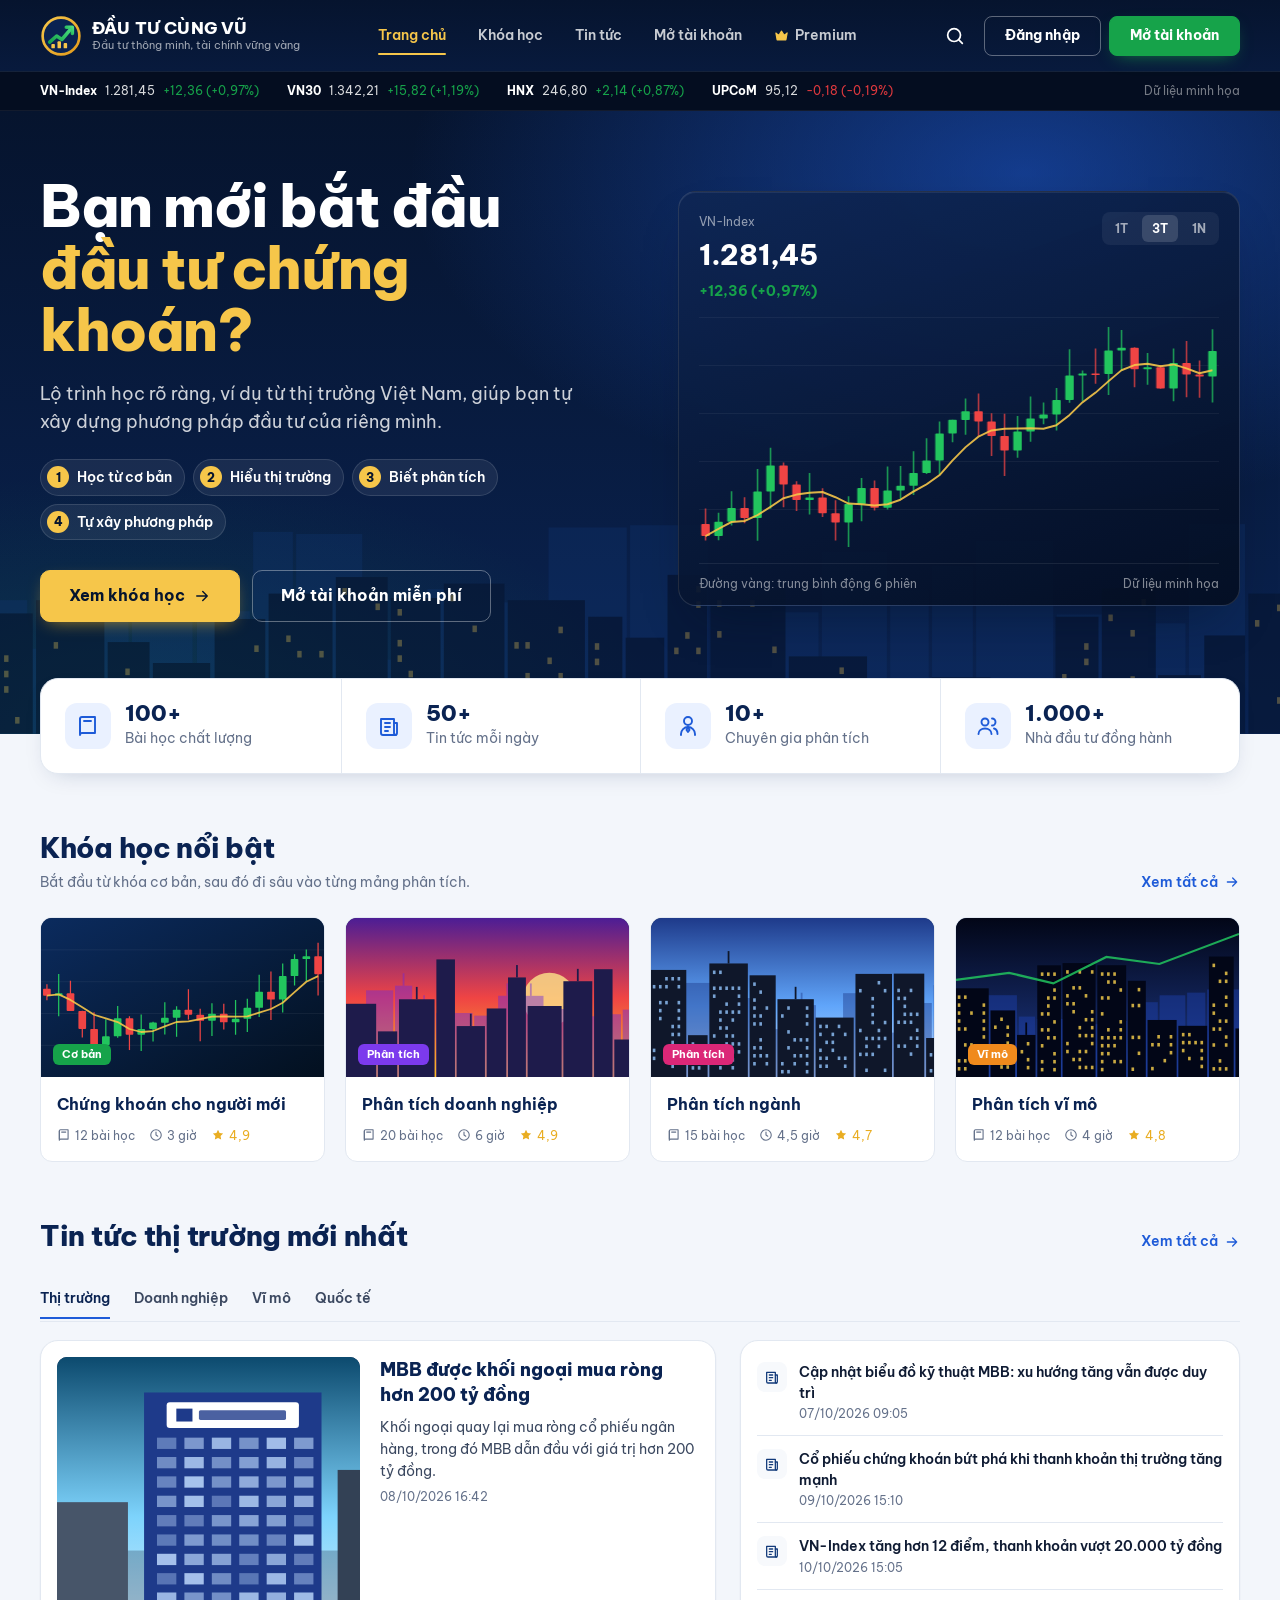
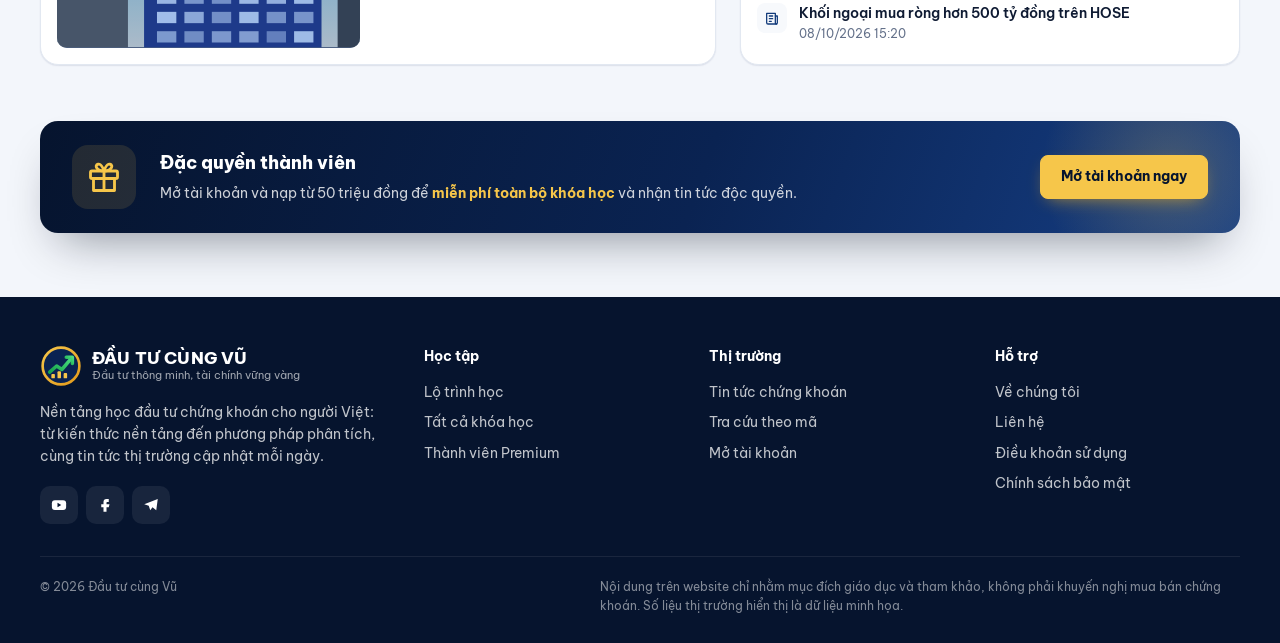
==== index.html @ fd2d99db "Initial commit: static HTML site" ====
<!doctype html>
<html lang="vi">
<head>
  <meta charset="utf-8">
  <meta name="viewport" content="width=device-width, initial-scale=1">
  <title>Đầu tư cùng Vũ | Học đầu tư chứng khoán từ con số 0</title>
  <meta name="description" content="Học đầu tư chứng khoán từ cơ bản đến nâng cao, đọc tin thị trường mỗi ngày và mở tài khoản chứng khoán nhanh chóng.">
  <meta name="theme-color" content="#06142e">
  <link rel="icon" href="assets/img/logo.svg" type="image/svg+xml">
  <link rel="preconnect" href="https://fonts.googleapis.com">
  <link rel="preconnect" href="https://fonts.gstatic.com" crossorigin>
  <link href="https://fonts.googleapis.com/css2?family=Be+Vietnam+Pro:wght@400;500;600;700;800&display=swap" rel="stylesheet">
  <link rel="stylesheet" href="assets/css/core.css">
  <link rel="stylesheet" href="assets/css/pages.css">
  <script src="assets/js/data.js" defer></script>
  <script src="assets/js/ui.js" defer></script>
  <script src="assets/js/pages/home.js" defer></script>
</head>
<body data-page="home">
  <a class="skip-link" href="#main">Bỏ qua tới nội dung chính</a>
  <header data-site-header class="site-header"></header>
  <div data-market-strip class="market-strip"></div>

  <main id="main">
    <!-- Hero -->
    <section class="hero" aria-labelledby="hero-title">
      <div class="hero-skyline" data-hero-skyline></div>
      <div class="container">
        <div>
          <h1 id="hero-title">Bạn mới bắt đầu <span>đầu tư chứng khoán?</span></h1>
          <p class="hero-lead">Lộ trình học rõ ràng, ví dụ từ thị trường Việt Nam, giúp bạn tự xây dựng phương pháp đầu tư của riêng mình.</p>
          <ol class="learn-path" aria-label="Lộ trình 4 bước">
            <li>Học từ cơ bản</li>
            <li>Hiểu thị trường</li>
            <li>Biết phân tích</li>
            <li>Tự xây phương pháp</li>
          </ol>
          <div class="hero-cta">
            <a class="btn btn--gold btn--lg" href="khoa-hoc.html">Xem khóa học <span data-icon="arrowRight"></span></a>
            <a class="btn btn--ghost-light btn--lg" href="mo-tai-khoan.html">Mở tài khoản miễn phí</a>
          </div>
        </div>

        <figure class="chart-card" aria-label="Biểu đồ VN-Index minh họa">
          <div class="chart-card-head">
            <div>
              <small>VN-Index</small>
              <strong class="num" data-hero-value>1.281,45</strong>
              <span class="chg num up" data-hero-change>+12,36 (+0,97%)</span>
            </div>
            <div class="tf" role="group" aria-label="Khung thời gian">
              <button type="button" aria-pressed="false" data-tf="1M">1T</button>
              <button type="button" aria-pressed="true" data-tf="3M">3T</button>
              <button type="button" aria-pressed="false" data-tf="1Y">1N</button>
            </div>
          </div>
          <div class="chart-canvas" data-hero-chart></div>
          <figcaption class="chart-card-foot"><span>Đường vàng: trung bình động 6 phiên</span><span>Dữ liệu minh họa</span></figcaption>
        </figure>
      </div>
    </section>

    <!-- Stats -->
    <section class="stats" aria-label="Con số nổi bật">
      <div class="container">
        <ul>
          <li><span class="ico" data-icon="book"></span><div><strong>100+</strong><span>Bài học chất lượng</span></div></li>
          <li><span class="ico" data-icon="newspaper"></span><div><strong>50+</strong><span>Tin tức mỗi ngày</span></div></li>
          <li><span class="ico" data-icon="expert"></span><div><strong>10+</strong><span>Chuyên gia phân tích</span></div></li>
          <li><span class="ico" data-icon="users"></span><div><strong>1.000+</strong><span>Nhà đầu tư đồng hành</span></div></li>
        </ul>
      </div>
    </section>

    <!-- Courses -->
    <section class="section" aria-labelledby="featured-title">
      <div class="container">
        <div class="section-head">
          <div>
            <h2 class="section-title" id="featured-title">Khóa học nổi bật</h2>
            <p class="section-sub">Bắt đầu từ khóa cơ bản, sau đó đi sâu vào từng mảng phân tích.</p>
          </div>
          <a class="link-more" href="khoa-hoc.html?tab=all">Xem tất cả <span data-icon="arrowRight"></span></a>
        </div>
        <div class="grid-courses grid-courses--scroll" data-featured-courses></div>
      </div>
    </section>

    <!-- News -->
    <section class="section" style="padding-top:0" aria-labelledby="news-title">
      <div class="container">
        <div class="section-head">
          <h2 class="section-title" id="news-title">Tin tức thị trường mới nhất</h2>
          <a class="link-more" href="tin-tuc.html">Xem tất cả <span data-icon="arrowRight"></span></a>
        </div>
        <div class="tabs tabs--line" role="tablist" aria-label="Chủ đề tin tức" data-home-news-tabs>
          <button class="tab" role="tab" aria-selected="true" aria-controls="home-news-panel" data-value="thi-truong">Thị trường</button>
          <button class="tab" role="tab" aria-selected="false" aria-controls="home-news-panel" data-value="doanh-nghiep">Doanh nghiệp</button>
          <button class="tab" role="tab" aria-selected="false" aria-controls="home-news-panel" data-value="vi-mo">Vĩ mô</button>
          <button class="tab" role="tab" aria-selected="false" aria-controls="home-news-panel" data-value="quoc-te">Quốc tế</button>
        </div>
        <div class="home-news" id="home-news-panel" role="tabpanel" data-home-news></div>
      </div>
    </section>

    <!-- Promo -->
    <section class="container" aria-label="Ưu đãi thành viên">
      <div class="promo">
        <span class="promo-icon" data-icon="gift"></span>
        <div>
          <h2>Đặc quyền thành viên</h2>
          <p>Mở tài khoản và nạp từ 50 triệu đồng để <strong>miễn phí toàn bộ khóa học</strong> và nhận tin tức độc quyền.</p>
        </div>
        <a class="btn btn--gold" href="mo-tai-khoan.html#dang-ky">Mở tài khoản ngay</a>
      </div>
    </section>
  </main>

  <footer data-site-footer></footer>
</body>
</html>
---- assets/css/core.css ----
/* =========================================================
   Đầu tư cùng Vũ — core styles (tokens, base, components)
   ========================================================= */

:root {
  /* Brand */
  --navy-950: #040d20;
  --navy-900: #06142e;
  --navy-800: #0a2352;
  --navy-700: #123a7a;
  --navy-600: #1b4f9e;
  --blue-500: #1e5bd8;
  --blue-50: #eaf1ff;
  --gold-400: #f6c64a;
  --gold-500: #e9ad22;
  --gold-50: #fff7e0;
  --green-500: #16a34a;
  --green-600: #11853c;
  --green-50: #e7f7ed;
  --red-500: #e0393e;
  --red-50: #fdecec;
  --violet-500: #7c3aed;
  --orange-500: #f08a1c;
  --pink-500: #db2777;

  /* Neutrals */
  --paper: #f3f6fb;
  --surface: #ffffff;
  --surface-2: #f7f9fc;
  --line: #e2e8f1;
  --line-strong: #cdd6e3;
  --text: #0f1b33;
  --text-2: #3b4860;
  --muted: #64718a;

  /* Type */
  --font: "Be Vietnam Pro", system-ui, -apple-system, "Segoe UI", Roboto, sans-serif;
  --fs-xs: 0.75rem;
  --fs-sm: 0.875rem;
  --fs-md: 1rem;
  --fs-lg: 1.125rem;
  --fs-xl: 1.375rem;
  --fs-2xl: 1.75rem;
  --fs-3xl: clamp(1.9rem, 1.2rem + 2.4vw, 2.75rem);
  --fs-4xl: clamp(2.2rem, 1.3rem + 3.4vw, 3.6rem);

  /* Shape */
  --r-sm: 8px;
  --r-md: 12px;
  --r-lg: 18px;
  --r-pill: 999px;
  --shadow-sm: 0 1px 2px rgba(10, 35, 82, 0.06), 0 1px 1px rgba(10, 35, 82, 0.04);
  --shadow-md: 0 8px 24px -12px rgba(10, 35, 82, 0.25);
  --shadow-lg: 0 24px 48px -20px rgba(4, 13, 32, 0.45);

  /* Layout */
  --container: 1200px;
  --gutter: 24px;
  --header-h: 72px;
  --ease: cubic-bezier(0.2, 0.7, 0.2, 1);
}

@media (max-width: 600px) {
  :root {
    --gutter: 16px;
    --header-h: 64px;
  }
}

/* ---------- Reset ---------- */
*,
*::before,
*::after {
  box-sizing: border-box;
}
html {
  -webkit-text-size-adjust: 100%;
  scroll-behavior: smooth;
  scroll-padding-top: calc(var(--header-h) + 16px);
}
body {
  margin: 0;
  font-family: var(--font);
  font-size: var(--fs-md);
  line-height: 1.6;
  color: var(--text);
  background: var(--paper);
  -webkit-font-smoothing: antialiased;
  text-rendering: optimizeLegibility;
  overflow-x: hidden;
}
img,
svg {
  display: block;
  max-width: 100%;
}
h1,
h2,
h3,
h4,
p,
ul,
ol,
figure {
  margin: 0;
}
ul,
ol {
  padding: 0;
  list-style: none;
}
a {
  color: inherit;
  text-decoration: none;
}
button,
input,
select,
textarea {
  font: inherit;
  color: inherit;
}
button {
  cursor: pointer;
  background: none;
  border: 0;
  padding: 0;
}
:focus-visible {
  outline: 3px solid var(--gold-400);
  outline-offset: 2px;
  border-radius: 6px;
}
[hidden] {
  display: none !important;
}
.sr-only {
  position: absolute;
  width: 1px;
  height: 1px;
  overflow: hidden;
  clip: rect(0 0 0 0);
  white-space: nowrap;
}
.skip-link {
  position: absolute;
  left: 16px;
  top: -60px;
  z-index: 100;
  padding: 10px 16px;
  background: var(--gold-400);
  color: var(--navy-900);
  font-weight: 700;
  border-radius: var(--r-sm);
  transition: top 0.2s;
}
.skip-link:focus {
  top: 12px;
}

/* ---------- Layout helpers ---------- */
.container {
  width: 100%;
  max-width: calc(var(--container) + var(--gutter) * 2);
  margin-inline: auto;
  padding-inline: var(--gutter);
}
.section {
  padding-block: 56px;
}
.section--tight {
  padding-block: 32px;
}
.section-head {
  display: flex;
  align-items: flex-end;
  justify-content: space-between;
  gap: 16px;
  margin-bottom: 24px;
}
.section-title {
  font-size: var(--fs-2xl);
  line-height: 1.25;
  font-weight: 800;
  color: var(--navy-800);
  letter-spacing: -0.01em;
}
.section-sub {
  margin-top: 6px;
  color: var(--muted);
  font-size: var(--fs-sm);
}
.link-more {
  display: inline-flex;
  align-items: center;
  gap: 6px;
  flex-shrink: 0;
  font-size: var(--fs-sm);
  font-weight: 600;
  color: var(--blue-500);
}
.link-more svg {
  width: 16px;
  height: 16px;
  transition: transform 0.2s var(--ease);
}
.link-more:hover svg {
  transform: translateX(3px);
}
.num {
  font-variant-numeric: tabular-nums;
}
.up {
  color: var(--green-500);
}
.down {
  color: var(--red-500);
}
.flat {
  color: var(--gold-500);
}

/* ---------- Buttons ---------- */
.btn {
  --btn-bg: var(--surface);
  --btn-fg: var(--navy-800);
  --btn-bd: var(--line-strong);
  display: inline-flex;
  align-items: center;
  justify-content: center;
  gap: 8px;
  min-height: 44px;
  padding: 10px 20px;
  border-radius: var(--r-sm);
  border: 1px solid var(--btn-bd);
  background: var(--btn-bg);
  color: var(--btn-fg);
  font-weight: 700;
  font-size: var(--fs-sm);
  line-height: 1.2;
  white-space: nowrap;
  transition: background-color 0.18s, border-color 0.18s, color 0.18s, transform 0.18s var(--ease), box-shadow 0.18s;
}
.btn svg {
  width: 18px;
  height: 18px;
  flex-shrink: 0;
}
.btn:hover {
  transform: translateY(-1px);
}
.btn:active {
  transform: translateY(0);
}
.btn--lg {
  min-height: 52px;
  padding: 14px 28px;
  font-size: var(--fs-md);
  border-radius: 10px;
}
.btn--sm {
  min-height: 36px;
  padding: 8px 14px;
  font-size: var(--fs-xs);
}
.btn--block {
  width: 100%;
}
.btn--gold {
  --btn-bg: var(--gold-400);
  --btn-fg: var(--navy-900);
  --btn-bd: var(--gold-400);
  box-shadow: 0 6px 18px -8px rgba(233, 173, 34, 0.8);
}
.btn--gold:hover {
  --btn-bg: #ffd463;
}
.btn--green {
  --btn-bg: var(--green-500);
  --btn-fg: #fff;
  --btn-bd: var(--green-500);
  box-shadow: 0 6px 18px -8px rgba(22, 163, 74, 0.8);
}
.btn--green:hover {
  --btn-bg: var(--green-600);
  --btn-bd: var(--green-600);
}
.btn--navy {
  --btn-bg: var(--navy-800);
  --btn-fg: #fff;
  --btn-bd: var(--navy-800);
}
.btn--navy:hover {
  --btn-bg: var(--navy-700);
}
.btn--ghost-light {
  --btn-bg: transparent;
  --btn-fg: #fff;
  --btn-bd: rgba(255, 255, 255, 0.35);
}
.btn--ghost-light:hover {
  --btn-bg: rgba(255, 255, 255, 0.08);
  --btn-bd: rgba(255, 255, 255, 0.6);
}
.btn--outline {
  --btn-bg: transparent;
  --btn-fg: var(--blue-500);
  --btn-bd: #b9cdf5;
}
.btn--outline:hover {
  --btn-bg: var(--blue-50);
}
.btn[aria-pressed="true"].btn--outline {
  --btn-bg: var(--blue-500);
  --btn-fg: #fff;
  --btn-bd: var(--blue-500);
}
.icon-btn {
  display: inline-grid;
  place-items: center;
  width: 42px;
  height: 42px;
  border-radius: 10px;
  color: inherit;
  transition: background-color 0.18s;
}
.icon-btn:hover {
  background: rgba(255, 255, 255, 0.1);
}
.icon-btn svg {
  width: 22px;
  height: 22px;
}

/* ---------- Badges / chips ---------- */
.badge {
  display: inline-flex;
  align-items: center;
  gap: 4px;
  padding: 3px 9px;
  border-radius: 6px;
  font-size: 0.6875rem;
  font-weight: 700;
  line-height: 1.4;
  color: #fff;
  background: var(--navy-700);
}
.badge--green { background: var(--green-500); }
.badge--violet { background: var(--violet-500); }
.badge--pink { background: var(--pink-500); }
.badge--orange { background: var(--orange-500); }
.badge--blue { background: var(--blue-500); }
.badge--soft {
  background: var(--blue-50);
  color: var(--blue-500);
}
.badge--gold {
  background: var(--gold-50);
  color: #9a6b00;
}
.ticker-tag {
  display: inline-block;
  padding: 1px 7px;
  margin-right: 4px;
  border-radius: 5px;
  background: var(--blue-50);
  color: var(--blue-500);
  font-weight: 800;
  font-size: 0.85em;
  vertical-align: 1px;
}

/* ---------- Tabs (pill style) ---------- */
.tabs {
  display: flex;
  gap: 6px;
  overflow-x: auto;
  scrollbar-width: none;
  padding-bottom: 2px;
}
.tabs::-webkit-scrollbar {
  display: none;
}
.tab {
  flex-shrink: 0;
  padding: 8px 16px;
  border-radius: var(--r-pill);
  font-size: var(--fs-sm);
  font-weight: 600;
  color: var(--text-2);
  background: var(--surface);
  border: 1px solid var(--line);
  transition: background-color 0.18s, color 0.18s, border-color 0.18s;
}
.tab:hover {
  border-color: var(--line-strong);
  color: var(--navy-800);
}
.tab[aria-selected="true"] {
  background: var(--navy-800);
  border-color: var(--navy-800);
  color: #fff;
}
/* underline variant */
.tabs--line {
  gap: 24px;
  border-bottom: 1px solid var(--line);
}
.tabs--line .tab {
  padding: 10px 0;
  border: 0;
  border-radius: 0;
  background: none;
  box-shadow: inset 0 -2px 0 transparent;
}
.tabs--line .tab[aria-selected="true"] {
  background: none;
  color: var(--navy-800);
  box-shadow: inset 0 -2px 0 var(--blue-500);
}

/* ---------- Panels ---------- */
.panel {
  background: var(--surface);
  border: 1px solid var(--line);
  border-radius: var(--r-lg);
  box-shadow: var(--shadow-sm);
}
.panel-pad {
  padding: 24px;
}
@media (max-width: 600px) {
  .panel-pad {
    padding: 18px;
  }
}

/* ---------- Form controls ---------- */
.field {
  display: grid;
  gap: 6px;
}
.field label {
  font-size: var(--fs-sm);
  font-weight: 600;
  color: var(--text-2);
}
.input {
  width: 100%;
  min-height: 46px;
  padding: 10px 14px;
  border: 1px solid var(--line-strong);
  border-radius: 10px;
  background: var(--surface);
  font-size: var(--fs-md);
  transition: border-color 0.18s, box-shadow 0.18s;
}
.input::placeholder {
  color: #93a0b5;
}
.input:focus {
  outline: none;
  border-color: var(--blue-500);
  box-shadow: 0 0 0 4px rgba(30, 91, 216, 0.15);
}
.input[aria-invalid="true"] {
  border-color: var(--red-500);
}
.field-error {
  font-size: var(--fs-xs);
  color: var(--red-500);
  min-height: 1em;
}
.search-box {
  position: relative;
}
.search-box svg {
  position: absolute;
  left: 14px;
  top: 50%;
  width: 18px;
  height: 18px;
  transform: translateY(-50%);
  color: var(--muted);
  pointer-events: none;
}
.search-box .input {
  padding-left: 42px;
}

/* ---------- Header ---------- */
.site-header {
  position: sticky;
  top: 0;
  z-index: 50;
  height: var(--header-h);
  background: linear-gradient(180deg, var(--navy-900), #081a3d);
  color: #fff;
  border-bottom: 1px solid rgba(255, 255, 255, 0.06);
}
.site-header .container {
  display: flex;
  align-items: center;
  gap: 24px;
  height: 100%;
}
.brand {
  display: flex;
  align-items: center;
  gap: 10px;
  flex-shrink: 0;
}
.brand img {
  width: 42px;
  height: 42px;
}
.brand-name {
  display: block;
  font-weight: 800;
  font-size: 1.0625rem;
  letter-spacing: 0.01em;
  line-height: 1.15;
}
.brand-tag {
  display: block;
  font-size: 0.6875rem;
  color: rgba(255, 255, 255, 0.62);
  line-height: 1.3;
}
.main-nav {
  flex: 1;
  display: flex;
  justify-content: center;
}
.main-nav ul {
  display: flex;
  gap: 4px;
}
.main-nav a {
  position: relative;
  display: block;
  padding: 10px 14px;
  font-size: var(--fs-sm);
  font-weight: 600;
  color: rgba(255, 255, 255, 0.78);
  border-radius: 8px;
  transition: color 0.18s, background-color 0.18s;
}
.main-nav a:hover {
  color: #fff;
  background: rgba(255, 255, 255, 0.06);
}
.main-nav a[aria-current="page"] {
  color: var(--gold-400);
}
.main-nav a[aria-current="page"]::after {
  content: "";
  position: absolute;
  left: 14px;
  right: 14px;
  bottom: 2px;
  height: 2px;
  border-radius: 2px;
  background: var(--gold-400);
}
.main-nav .nav-premium {
  display: inline-flex;
  align-items: center;
  gap: 6px;
}
.main-nav .nav-premium svg {
  width: 15px;
  height: 15px;
  color: var(--gold-400);
}
.header-actions {
  display: flex;
  align-items: center;
  gap: 8px;
  flex-shrink: 0;
}
.header-actions .btn {
  min-height: 40px;
}
.user-chip {
  position: relative;
}
.user-chip > button {
  display: flex;
  align-items: center;
  gap: 10px;
  padding: 4px 10px 4px 4px;
  border-radius: var(--r-pill);
  color: #fff;
  font-weight: 600;
  font-size: var(--fs-sm);
  transition: background-color 0.18s;
}
.user-chip > button:hover {
  background: rgba(255, 255, 255, 0.08);
}
.user-chip svg {
  width: 16px;
  height: 16px;
}
.avatar {
  display: grid;
  place-items: center;
  width: 34px;
  height: 34px;
  border-radius: 50%;
  background: linear-gradient(135deg, var(--gold-400), var(--orange-500));
  color: var(--navy-900);
  font-weight: 800;
  font-size: var(--fs-sm);
  flex-shrink: 0;
}
.dropdown {
  position: absolute;
  right: 0;
  top: calc(100% + 8px);
  min-width: 220px;
  padding: 8px;
  background: var(--surface);
  color: var(--text);
  border-radius: var(--r-md);
  box-shadow: var(--shadow-lg);
  border: 1px solid var(--line);
}
.dropdown a,
.dropdown button {
  display: flex;
  align-items: center;
  gap: 10px;
  width: 100%;
  padding: 10px 12px;
  border-radius: 8px;
  font-size: var(--fs-sm);
  font-weight: 500;
  text-align: left;
}
.dropdown a:hover,
.dropdown button:hover {
  background: var(--surface-2);
}
.dropdown svg {
  width: 18px;
  height: 18px;
  color: var(--muted);
}
.dropdown hr {
  margin: 6px 0;
  border: 0;
  border-top: 1px solid var(--line);
}
.nav-toggle {
  display: none;
}

/* Mobile drawer */
.drawer {
  position: fixed;
  inset: 0;
  z-index: 80;
  display: flex;
  justify-content: flex-end;
  background: rgba(4, 13, 32, 0.55);
  opacity: 0;
  visibility: hidden;
  transition: opacity 0.25s, visibility 0.25s;
}
.drawer.is-open {
  opacity: 1;
  visibility: visible;
}
.drawer-panel {
  display: flex;
  flex-direction: column;
  width: min(340px, 88vw);
  height: 100%;
  padding: 20px;
  background: var(--navy-900);
  color: #fff;
  transform: translateX(100%);
  transition: transform 0.3s var(--ease);
  overflow-y: auto;
}
.drawer.is-open .drawer-panel {
  transform: translateX(0);
}
.drawer-head {
  display: flex;
  justify-content: space-between;
  align-items: center;
  margin-bottom: 20px;
}
.drawer nav a {
  display: flex;
  align-items: center;
  justify-content: space-between;
  padding: 14px 4px;
  border-bottom: 1px solid rgba(255, 255, 255, 0.08);
  font-weight: 600;
  color: rgba(255, 255, 255, 0.85);
}
.drawer nav a[aria-current="page"] {
  color: var(--gold-400);
}
.drawer-actions {
  display: grid;
  gap: 10px;
  margin-top: 24px;
}

@media (max-width: 1080px) {
  .main-nav a {
    padding: 10px 10px;
  }
  .main-nav a[aria-current="page"]::after {
    left: 10px;
    right: 10px;
  }
  .brand-tag {
    display: none;
  }
}
@media (max-width: 920px) {
  .main-nav,
  .header-actions .hide-mobile {
    display: none;
  }
  .site-header .container {
    justify-content: space-between;
  }
  .nav-toggle {
    display: inline-grid;
  }
}
@media (max-width: 420px) {
  .header-actions .btn--green {
    display: none;
  }
}

/* ---------- Market strip ---------- */
.market-strip {
  background: var(--navy-950);
  color: rgba(255, 255, 255, 0.85);
  font-size: var(--fs-xs);
  border-bottom: 1px solid rgba(255, 255, 255, 0.06);
}
.market-strip .container {
  display: flex;
  align-items: center;
  gap: 28px;
  min-height: 38px;
  overflow-x: auto;
  scrollbar-width: none;
}
.market-strip .container::-webkit-scrollbar {
  display: none;
}
.market-strip .mk {
  display: flex;
  gap: 8px;
  flex-shrink: 0;
  white-space: nowrap;
}
.market-strip .mk b {
  color: #fff;
  font-weight: 700;
}
.market-strip .demo-note {
  margin-left: auto;
  flex-shrink: 0;
  color: rgba(255, 255, 255, 0.45);
}

/* ---------- Page banner (inner pages) ---------- */
.page-banner {
  position: relative;
  overflow: hidden;
  color: #fff;
  background: radial-gradient(120% 140% at 85% 20%, #1d58b8 0%, var(--navy-800) 45%, var(--navy-900) 100%);
}
.page-banner .container {
  position: relative;
  z-index: 1;
  display: flex;
  align-items: center;
  justify-content: space-between;
  gap: 32px;
  min-height: 210px;
  padding-block: 40px;
}
.page-banner h1 {
  font-size: var(--fs-3xl);
  font-weight: 800;
  line-height: 1.15;
  letter-spacing: -0.015em;
}
.page-banner p {
  margin-top: 10px;
  max-width: 56ch;
  color: rgba(255, 255, 255, 0.78);
  font-size: var(--fs-lg);
}
.page-banner .banner-art {
  position: absolute;
  inset: 0;
  z-index: 0;
  pointer-events: none;
}
.page-banner .banner-art svg {
  width: 100%;
  height: 100%;
}

/* ---------- Cards ---------- */
.course-card {
  display: flex;
  flex-direction: column;
  overflow: hidden;
  background: var(--surface);
  border: 1px solid var(--line);
  border-radius: var(--r-md);
  transition: border-color 0.2s, box-shadow 0.2s, transform 0.2s var(--ease);
}
.course-card:hover {
  border-color: var(--line-strong);
  box-shadow: var(--shadow-md);
  transform: translateY(-2px);
}
.course-thumb {
  position: relative;
  aspect-ratio: 16 / 9;
  background: var(--navy-800);
}
.course-thumb svg {
  width: 100%;
  height: 100%;
}
.course-thumb .badge {
  position: absolute;
  left: 12px;
  bottom: 12px;
}
.course-body {
  display: flex;
  flex-direction: column;
  flex: 1;
  gap: 10px;
  padding: 16px;
}
.course-body h3 {
  font-size: var(--fs-md);
  font-weight: 700;
  line-height: 1.4;
  color: var(--navy-800);
}
.course-body h3 a::after {
  content: "";
  position: absolute;
  inset: 0;
}
.course-card {
  position: relative;
}
.course-meta {
  display: flex;
  align-items: center;
  gap: 14px;
  margin-top: auto;
  font-size: var(--fs-xs);
  color: var(--muted);
}
.course-meta span {
  display: inline-flex;
  align-items: center;
  gap: 4px;
}
.course-meta svg {
  width: 14px;
  height: 14px;
}
.course-meta .star {
  color: var(--gold-500);
}
.grid-courses {
  display: grid;
  grid-template-columns: repeat(4, minmax(0, 1fr));
  gap: 20px;
}
@media (max-width: 1024px) {
  .grid-courses {
    grid-template-columns: repeat(2, minmax(0, 1fr));
  }
}
@media (max-width: 520px) {
  .grid-courses {
    grid-template-columns: 1fr;
  }
}

/* News row */
.news-item {
  position: relative;
  display: grid;
  grid-template-columns: 180px 1fr;
  gap: 20px;
  padding: 16px;
  border-radius: var(--r-md);
  transition: background-color 0.18s;
}
.news-item:hover {
  background: var(--surface-2);
}
.news-thumb {
  aspect-ratio: 4 / 3;
  border-radius: 10px;
  overflow: hidden;
  background: var(--navy-800);
}
.news-thumb svg {
  width: 100%;
  height: 100%;
}
.news-item h3 {
  font-size: var(--fs-md);
  font-weight: 700;
  line-height: 1.45;
  color: var(--navy-800);
}
.news-item h3 a::after {
  content: "";
  position: absolute;
  inset: 0;
}
.news-item:hover h3 {
  color: var(--blue-500);
}
.news-date {
  margin-top: 4px;
  font-size: var(--fs-xs);
  color: var(--muted);
}
.news-excerpt {
  margin-top: 8px;
  font-size: var(--fs-sm);
  color: var(--text-2);
  display: -webkit-box;
  -webkit-line-clamp: 2;
  -webkit-box-orient: vertical;
  overflow: hidden;
}
@media (max-width: 600px) {
  .news-item {
    grid-template-columns: 104px 1fr;
    gap: 14px;
    padding: 12px 0;
  }
  .news-excerpt {
    display: none;
  }
  .news-item h3 {
    font-size: var(--fs-sm);
  }
}

/* ---------- Promo banner ---------- */
.promo {
  position: relative;
  overflow: hidden;
  display: grid;
  grid-template-columns: auto 1fr auto;
  align-items: center;
  gap: 24px;
  padding: 24px 32px;
  border-radius: var(--r-lg);
  color: #fff;
  background: linear-gradient(110deg, var(--navy-900) 0%, var(--navy-800) 55%, #163f86 100%);
  box-shadow: var(--shadow-lg);
}
.promo::after {
  content: "";
  position: absolute;
  right: -60px;
  top: -80px;
  width: 260px;
  height: 260px;
  border-radius: 50%;
  background: radial-gradient(circle, rgba(246, 198, 74, 0.22), transparent 70%);
  pointer-events: none;
}
.promo-icon {
  display: grid;
  place-items: center;
  width: 64px;
  height: 64px;
  border-radius: 16px;
  background: rgba(246, 198, 74, 0.12);
  color: var(--gold-400);
}
.promo-icon svg {
  width: 36px;
  height: 36px;
}
.promo h2,
.promo h3 {
  font-size: var(--fs-lg);
  font-weight: 800;
}
.promo p {
  margin-top: 4px;
  color: rgba(255, 255, 255, 0.8);
  font-size: var(--fs-sm);
}
.promo p strong {
  color: var(--gold-400);
}
.promo .btn {
  position: relative;
  z-index: 1;
}
@media (max-width: 760px) {
  .promo {
    grid-template-columns: auto 1fr;
    padding: 20px;
  }
  .promo .btn {
    grid-column: 1 / -1;
  }
  .promo-icon {
    width: 52px;
    height: 52px;
  }
}

/* ---------- Footer ---------- */
.site-footer {
  margin-top: 64px;
  color: rgba(255, 255, 255, 0.75);
  background: var(--navy-900);
  font-size: var(--fs-sm);
}
.footer-top {
  display: grid;
  grid-template-columns: 1.4fr repeat(3, 1fr);
  gap: 40px;
  padding-block: 48px 32px;
}
.footer-top h2 {
  margin-bottom: 14px;
  color: #fff;
  font-size: var(--fs-sm);
  font-weight: 700;
}
.footer-top li + li {
  margin-top: 8px;
}
.footer-top a:hover {
  color: var(--gold-400);
}
.footer-about p {
  margin-top: 14px;
  max-width: 40ch;
}
.socials {
  display: flex;
  gap: 8px;
  margin-top: 18px;
}
.socials a {
  display: grid;
  place-items: center;
  width: 38px;
  height: 38px;
  border-radius: 10px;
  background: rgba(255, 255, 255, 0.07);
  color: #fff;
  transition: background-color 0.18s, color 0.18s;
}
.socials a:hover {
  background: var(--gold-400);
  color: var(--navy-900);
}
.socials svg {
  width: 18px;
  height: 18px;
}
.footer-bottom {
  display: flex;
  flex-wrap: wrap;
  justify-content: space-between;
  gap: 12px;
  padding-block: 20px 28px;
  border-top: 1px solid rgba(255, 255, 255, 0.08);
  font-size: var(--fs-xs);
  color: rgba(255, 255, 255, 0.5);
}
.footer-bottom p {
  max-width: 80ch;
}
@media (max-width: 860px) {
  .footer-top {
    grid-template-columns: 1fr 1fr;
  }
  .footer-about {
    grid-column: 1 / -1;
  }
}

/* ---------- Modal ---------- */
.modal {
  position: fixed;
  inset: 0;
  z-index: 90;
  display: grid;
  place-items: center;
  padding: 16px;
  background: rgba(4, 13, 32, 0.6);
  backdrop-filter: blur(3px);
  opacity: 0;
  visibility: hidden;
  transition: opacity 0.2s, visibility 0.2s;
}
.modal.is-open {
  opacity: 1;
  visibility: visible;
}
.modal-card {
  position: relative;
  width: min(420px, 100%);
  padding: 28px;
  background: var(--surface);
  border-radius: var(--r-lg);
  box-shadow: var(--shadow-lg);
  transform: translateY(12px) scale(0.98);
  transition: transform 0.25s var(--ease);
}
.modal.is-open .modal-card {
  transform: none;
}
.modal-card h2 {
  font-size: var(--fs-xl);
  font-weight: 800;
  color: var(--navy-800);
}
.modal-card > p {
  margin-top: 6px;
  color: var(--muted);
  font-size: var(--fs-sm);
}
.modal-close {
  position: absolute;
  top: 14px;
  right: 14px;
  color: var(--muted);
}
.modal-close:hover {
  background: var(--surface-2);
}
.modal form {
  display: grid;
  gap: 14px;
  margin-top: 20px;
}
.modal .hint {
  font-size: var(--fs-xs);
  color: var(--muted);
  text-align: center;
}

/* ---------- Toast ---------- */
.toast-region {
  position: fixed;
  left: 50%;
  bottom: 24px;
  z-index: 95;
  display: grid;
  gap: 8px;
  transform: translateX(-50%);
  width: min(420px, calc(100% - 32px));
}
.toast {
  display: flex;
  align-items: center;
  gap: 10px;
  padding: 12px 16px;
  border-radius: var(--r-md);
  background: var(--navy-900);
  color: #fff;
  font-size: var(--fs-sm);
  box-shadow: var(--shadow-lg);
  animation: toast-in 0.3s var(--ease);
}
.toast svg {
  width: 18px;
  height: 18px;
  color: var(--green-500);
  flex-shrink: 0;
}
@keyframes toast-in {
  from {
    opacity: 0;
    transform: translateY(10px);
  }
}

/* ---------- Disclaimer ---------- */
.data-note {
  display: inline-flex;
  align-items: center;
  gap: 6px;
  font-size: var(--fs-xs);
  color: var(--muted);
}
.data-note svg {
  width: 14px;
  height: 14px;
}

/* ---------- Motion preferences ---------- */
@media (prefers-reduced-motion: reduce) {
  *,
  *::before,
  *::after {
    animation-duration: 0.01ms !important;
    animation-iteration-count: 1 !important;
    transition-duration: 0.01ms !important;
    scroll-behavior: auto !important;
  }
}
---- assets/css/pages.css ----
/* =========================================================
   Page-specific styles
   ========================================================= */

/* =================== 1. HOME =================== */
.hero {
  position: relative;
  overflow: hidden;
  color: #fff;
  background:
    radial-gradient(80% 90% at 80% 10%, rgba(30, 91, 216, 0.55), transparent 60%),
    radial-gradient(60% 60% at 10% 100%, rgba(22, 163, 74, 0.18), transparent 70%),
    linear-gradient(180deg, var(--navy-900), var(--navy-800));
}
.hero-skyline {
  position: absolute;
  inset: auto 0 0 0;
  height: 46%;
  opacity: 0.55;
  pointer-events: none;
}
.hero-skyline svg {
  width: 100%;
  height: 100%;
}
.hero .container {
  position: relative;
  display: grid;
  grid-template-columns: 1.05fr 1fr;
  align-items: center;
  gap: 48px;
  padding-block: 64px 112px;
}
.hero h1 {
  font-size: var(--fs-4xl);
  font-weight: 800;
  line-height: 1.08;
  letter-spacing: -0.025em;
}
.hero h1 span {
  display: block;
  color: var(--gold-400);
}
.hero-lead {
  margin-top: 18px;
  max-width: 46ch;
  font-size: var(--fs-lg);
  color: rgba(255, 255, 255, 0.8);
}
.learn-path {
  display: flex;
  flex-wrap: wrap;
  gap: 8px;
  margin-top: 22px;
  counter-reset: lp;
}
.learn-path li {
  counter-increment: lp;
  display: flex;
  align-items: center;
  gap: 8px;
  padding: 6px 12px 6px 6px;
  border-radius: var(--r-pill);
  background: rgba(255, 255, 255, 0.07);
  border: 1px solid rgba(255, 255, 255, 0.12);
  font-size: var(--fs-sm);
  font-weight: 600;
}
.learn-path li::before {
  content: counter(lp);
  display: grid;
  place-items: center;
  width: 22px;
  height: 22px;
  border-radius: 50%;
  background: var(--gold-400);
  color: var(--navy-900);
  font-size: 0.75rem;
  font-weight: 800;
}
.hero-cta {
  display: flex;
  flex-wrap: wrap;
  gap: 12px;
  margin-top: 30px;
}

.chart-card {
  position: relative;
  padding: 20px 20px 12px;
  border-radius: var(--r-lg);
  background: linear-gradient(160deg, rgba(14, 38, 84, 0.9), rgba(4, 13, 32, 0.92));
  border: 1px solid rgba(255, 255, 255, 0.12);
  box-shadow: var(--shadow-lg), inset 0 1px 0 rgba(255, 255, 255, 0.08);
}
.chart-card-head {
  display: flex;
  justify-content: space-between;
  align-items: flex-start;
  gap: 12px;
}
.chart-card-head small {
  display: block;
  font-size: var(--fs-xs);
  color: rgba(255, 255, 255, 0.55);
}
.chart-card-head strong {
  display: block;
  margin-top: 2px;
  font-size: var(--fs-2xl);
  font-weight: 800;
  letter-spacing: -0.01em;
}
.chart-card-head .chg {
  font-size: var(--fs-sm);
  font-weight: 700;
}
.chart-card .tf {
  display: flex;
  gap: 4px;
  padding: 3px;
  border-radius: 8px;
  background: rgba(255, 255, 255, 0.06);
}
.chart-card .tf button {
  padding: 4px 10px;
  border-radius: 6px;
  font-size: var(--fs-xs);
  font-weight: 700;
  color: rgba(255, 255, 255, 0.6);
}
.chart-card .tf button[aria-pressed="true"] {
  background: rgba(255, 255, 255, 0.14);
  color: #fff;
}
.chart-canvas {
  height: 240px;
  margin-top: 14px;
  background-image: linear-gradient(rgba(255, 255, 255, 0.05) 1px, transparent 1px);
  background-size: 100% 48px;
}
.chart-canvas svg {
  width: 100%;
  height: 100%;
}
.chart-canvas .cdl {
  animation: cdl-in 0.5s var(--ease) both;
  transform-box: fill-box;
  transform-origin: bottom;
}
.chart-canvas .ma-line {
  stroke-dasharray: 2000;
  stroke-dashoffset: 2000;
  animation: ma-draw 1.6s 0.5s var(--ease) forwards;
}
@keyframes cdl-in {
  from {
    opacity: 0;
    transform: scaleY(0.2);
  }
}
@keyframes ma-draw {
  to {
    stroke-dashoffset: 0;
  }
}
.chart-card-foot {
  display: flex;
  justify-content: space-between;
  padding-top: 10px;
  margin-top: 6px;
  border-top: 1px solid rgba(255, 255, 255, 0.08);
  font-size: var(--fs-xs);
  color: rgba(255, 255, 255, 0.5);
}

.stats {
  position: relative;
  z-index: 2;
  margin-top: -56px;
}
.stats ul {
  display: grid;
  grid-template-columns: repeat(4, 1fr);
  background: var(--surface);
  border: 1px solid var(--line);
  border-radius: var(--r-lg);
  box-shadow: var(--shadow-md);
}
.stats li {
  display: flex;
  align-items: center;
  gap: 14px;
  padding: 22px 24px;
}
.stats li + li {
  border-left: 1px solid var(--line);
}
.stats .ico {
  display: grid;
  place-items: center;
  width: 46px;
  height: 46px;
  border-radius: 12px;
  background: var(--blue-50);
  color: var(--blue-500);
  flex-shrink: 0;
}
.stats .ico svg {
  width: 24px;
  height: 24px;
}
.stats strong {
  display: block;
  font-size: var(--fs-xl);
  font-weight: 800;
  line-height: 1.1;
  color: var(--navy-800);
}
.stats span {
  font-size: var(--fs-sm);
  color: var(--muted);
}

.home-news {
  display: grid;
  grid-template-columns: 1.35fr 1fr;
  gap: 24px;
  margin-top: 18px;
}
.news-feature {
  position: relative;
  display: grid;
  grid-template-columns: 1fr 1.05fr;
  gap: 20px;
  padding: 16px;
}
.news-feature .news-thumb {
  aspect-ratio: auto;
  min-height: 180px;
  height: 100%;
}
.news-feature h3 {
  font-size: var(--fs-lg);
  font-weight: 800;
  line-height: 1.4;
  color: var(--navy-800);
}
.news-feature h3 a::after {
  content: "";
  position: absolute;
  inset: 0;
}
.news-feature:hover h3 {
  color: var(--blue-500);
}
.news-feature .news-excerpt {
  -webkit-line-clamp: 3;
  display: -webkit-box;
}
.headline-list {
  padding: 8px 16px;
}
.headline-list li a {
  display: flex;
  gap: 12px;
  padding: 13px 0;
  font-size: var(--fs-sm);
  font-weight: 600;
  line-height: 1.45;
  color: var(--text);
}
.headline-list li + li a {
  border-top: 1px solid var(--line);
}
.headline-list li a:hover {
  color: var(--blue-500);
}
.headline-list .hl-ico {
  flex-shrink: 0;
  display: grid;
  place-items: center;
  width: 30px;
  height: 30px;
  border-radius: 8px;
  background: var(--surface-2);
  color: var(--navy-700);
}
.headline-list .hl-ico svg {
  width: 16px;
  height: 16px;
}
.headline-list time {
  display: block;
  margin-top: 2px;
  font-size: var(--fs-xs);
  font-weight: 400;
  color: var(--muted);
}

@media (max-width: 1024px) {
  .hero .container {
    grid-template-columns: 1fr;
    gap: 36px;
    padding-block: 48px 104px;
  }
  .home-news {
    grid-template-columns: 1fr;
  }
}
@media (max-width: 760px) {
  .stats ul {
    grid-template-columns: 1fr 1fr;
  }
  .stats li:nth-child(3) {
    border-left: 0;
  }
  .stats li:nth-child(n + 3) {
    border-top: 1px solid var(--line);
  }
  .stats li {
    padding: 16px;
    gap: 10px;
  }
  .stats .ico {
    width: 38px;
    height: 38px;
  }
  .news-feature {
    grid-template-columns: 1fr;
  }
  .news-feature .news-thumb {
    aspect-ratio: 16 / 9;
    min-height: 0;
  }
  .chart-canvas {
    height: 190px;
  }
}

/* =================== 2. COURSES =================== */
.courses-toolbar {
  display: flex;
  justify-content: space-between;
  align-items: center;
  gap: 16px;
  flex-wrap: wrap;
  margin-bottom: 24px;
}
.courses-toolbar .tab {
  padding: 10px 22px;
}
.courses-toolbar .search-box {
  width: min(320px, 100%);
}
.path-layout {
  display: grid;
  grid-template-columns: 300px 1fr;
  gap: 24px;
  align-items: start;
}
.path-nav h2 {
  padding: 4px 8px 14px;
  font-size: var(--fs-lg);
  font-weight: 800;
  color: var(--navy-800);
}
.path-nav ol {
  position: relative;
  display: grid;
  gap: 4px;
}
.path-nav ol::before {
  content: "";
  position: absolute;
  left: 33px;
  top: 30px;
  bottom: 30px;
  width: 2px;
  background: var(--line);
}
.path-step {
  position: relative;
  display: flex;
  align-items: center;
  gap: 14px;
  width: 100%;
  padding: 12px;
  border-radius: var(--r-md);
  text-align: left;
  transition: background-color 0.18s;
}
.path-step:hover {
  background: var(--surface-2);
}
.path-step[aria-current="step"] {
  background: var(--blue-50);
  box-shadow: inset 3px 0 0 var(--blue-500);
}
.path-step .dot {
  position: relative;
  z-index: 1;
  display: grid;
  place-items: center;
  width: 44px;
  height: 44px;
  border-radius: 50%;
  color: #fff;
  font-weight: 800;
  font-size: var(--fs-sm);
  flex-shrink: 0;
  box-shadow: 0 0 0 4px var(--surface);
}
.path-step[aria-current="step"] .dot {
  box-shadow: 0 0 0 4px var(--blue-50);
}
.path-step b {
  display: block;
  font-size: var(--fs-sm);
  color: var(--navy-800);
}
.path-step small {
  color: var(--muted);
  font-size: var(--fs-xs);
}
.path-step .mini-bar {
  display: block;
  width: 120px;
  height: 4px;
  margin-top: 6px;
  border-radius: 4px;
  background: var(--line);
  overflow: hidden;
}
.path-step .mini-bar i {
  display: block;
  height: 100%;
  background: var(--green-500);
}

.level-head {
  display: flex;
  justify-content: space-between;
  align-items: flex-start;
  gap: 20px;
}
.level-head h2 {
  font-size: var(--fs-xl);
  font-weight: 800;
  color: var(--navy-800);
}
.level-head p {
  margin-top: 6px;
  max-width: 60ch;
  color: var(--text-2);
}
.progress {
  display: flex;
  align-items: center;
  gap: 14px;
  margin-top: 18px;
}
.progress-track {
  flex: 1;
  height: 10px;
  border-radius: 10px;
  background: var(--line);
  overflow: hidden;
}
.progress-track i {
  display: block;
  height: 100%;
  border-radius: inherit;
  background: linear-gradient(90deg, var(--green-500), #4ade80);
  transition: width 0.6s var(--ease);
}
.progress-label {
  font-size: var(--fs-sm);
  font-weight: 700;
  color: var(--text-2);
  white-space: nowrap;
}
.lesson-list {
  margin-top: 20px;
  border-top: 1px solid var(--line);
}
.lesson {
  display: grid;
  grid-template-columns: 36px 1fr auto 28px;
  align-items: center;
  gap: 14px;
  padding: 14px 6px;
  border-bottom: 1px solid var(--line);
}
.lesson-no {
  display: grid;
  place-items: center;
  width: 32px;
  height: 32px;
  border-radius: 50%;
  font-size: var(--fs-sm);
  font-weight: 800;
  background: var(--surface-2);
  color: var(--muted);
  border: 1px solid var(--line);
}
.lesson.is-done .lesson-no {
  background: var(--green-50);
  border-color: transparent;
  color: var(--green-500);
}
.lesson.is-current .lesson-no {
  background: var(--blue-500);
  border-color: transparent;
  color: #fff;
}
.lesson-no svg {
  width: 16px;
  height: 16px;
}
.lesson-title {
  font-weight: 600;
  color: var(--text);
}
.lesson.is-locked .lesson-title {
  color: var(--muted);
}
.lesson.is-current .lesson-title {
  color: var(--blue-500);
}
.lesson-time {
  font-size: var(--fs-xs);
  color: var(--muted);
  white-space: nowrap;
}
.lesson-state {
  display: grid;
  place-items: center;
}
.lesson-state svg {
  width: 20px;
  height: 20px;
}
.lesson.is-done .lesson-state {
  color: var(--green-500);
}
.lesson.is-locked .lesson-state {
  color: #9aa6ba;
}
.lesson.is-current .lesson-state {
  color: var(--blue-500);
}
.lesson button.lesson-title {
  text-align: left;
}
.lesson button.lesson-title:hover {
  text-decoration: underline;
}
.lesson-more {
  margin-top: 12px;
  font-size: var(--fs-sm);
  font-weight: 600;
  color: var(--blue-500);
}
.unlock-note {
  display: grid;
  grid-template-columns: auto 1fr auto;
  align-items: center;
  gap: 16px;
  margin-top: 24px;
  padding: 16px 18px;
  border-radius: var(--r-md);
  background: linear-gradient(90deg, var(--blue-50), #f4f8ff);
  border: 1px solid #d6e3ff;
  font-size: var(--fs-sm);
  color: var(--text-2);
}
.unlock-note > svg {
  width: 28px;
  height: 28px;
  color: var(--blue-500);
}
.unlock-note strong {
  color: var(--navy-800);
}
.empty-state {
  display: grid;
  justify-items: center;
  gap: 12px;
  padding: 56px 24px;
  text-align: center;
}
.empty-state > svg {
  width: 48px;
  height: 48px;
  color: var(--line-strong);
}
.empty-state h3 {
  font-size: var(--fs-lg);
  color: var(--navy-800);
}
.empty-state p {
  max-width: 46ch;
  color: var(--muted);
}
.mine-list {
  display: grid;
  gap: 14px;
}
.mine-item {
  display: grid;
  grid-template-columns: 140px 1fr auto;
  align-items: center;
  gap: 20px;
  padding: 14px;
}
.mine-item .course-thumb {
  border-radius: 10px;
  overflow: hidden;
}
.mine-item h3 {
  font-size: var(--fs-md);
  color: var(--navy-800);
}
.mine-item .progress {
  margin-top: 10px;
}
.books-art {
  position: relative;
  z-index: 1;
  flex-shrink: 0;
  width: 280px;
}
@media (max-width: 960px) {
  .path-layout {
    grid-template-columns: 1fr;
  }
  .path-nav ol {
    display: flex;
    overflow-x: auto;
    gap: 8px;
    padding-bottom: 6px;
    scroll-snap-type: x mandatory;
  }
  .path-nav ol::before {
    display: none;
  }
  .path-nav li {
    scroll-snap-align: start;
  }
  .path-step {
    width: max-content;
    border: 1px solid var(--line);
  }
  .path-step .mini-bar {
    width: 90px;
  }
  .books-art {
    display: none;
  }
}
@media (max-width: 600px) {
  .level-head {
    flex-direction: column;
  }
  .lesson {
    grid-template-columns: 32px 1fr 24px;
  }
  .lesson-time {
    display: none;
  }
  .unlock-note {
    grid-template-columns: auto 1fr;
  }
  .unlock-note .btn {
    grid-column: 1 / -1;
  }
  .mine-item {
    grid-template-columns: 96px 1fr;
  }
  .mine-item .btn {
    grid-column: 1 / -1;
  }
}

/* =================== 3. NEWS =================== */
.news-banner-search {
  position: relative;
  width: min(380px, 100%);
  flex-shrink: 0;
}
.news-banner-search .input {
  min-height: 52px;
  border: 0;
  box-shadow: var(--shadow-lg);
  font-weight: 600;
}
.suggest {
  position: absolute;
  top: calc(100% + 6px);
  left: 0;
  right: 0;
  z-index: 10;
  padding: 6px;
  background: var(--surface);
  color: var(--text);
  border-radius: var(--r-md);
  box-shadow: var(--shadow-lg);
  border: 1px solid var(--line);
}
.suggest button {
  display: flex;
  justify-content: space-between;
  gap: 12px;
  width: 100%;
  padding: 10px 12px;
  border-radius: 8px;
  text-align: left;
  font-size: var(--fs-sm);
}
.suggest button:hover,
.suggest button[aria-selected="true"] {
  background: var(--surface-2);
}
.suggest b {
  color: var(--navy-800);
}
.suggest span {
  color: var(--muted);
  overflow: hidden;
  text-overflow: ellipsis;
  white-space: nowrap;
}
.suggest .none {
  padding: 10px 12px;
  font-size: var(--fs-sm);
  color: var(--muted);
}
.news-layout {
  display: grid;
  grid-template-columns: 260px 1fr;
  gap: 24px;
  align-items: start;
}
.ticker-side {
  position: sticky;
  top: calc(var(--header-h) + 16px);
  padding: 18px 12px;
}
.ticker-side h2 {
  padding: 0 8px 12px;
  font-size: var(--fs-md);
  font-weight: 800;
  color: var(--navy-800);
}
.ticker-side .search-box {
  margin: 0 4px 10px;
}
.ticker-side .input {
  min-height: 40px;
  font-size: var(--fs-sm);
}
.ticker-list {
  max-height: 60vh;
  overflow-y: auto;
}
.ticker-list button {
  display: grid;
  grid-template-columns: 1fr auto;
  align-items: center;
  gap: 8px;
  width: 100%;
  padding: 10px 12px;
  border-radius: 10px;
  text-align: left;
  font-size: var(--fs-sm);
  transition: background-color 0.18s;
}
.ticker-list button:hover {
  background: var(--surface-2);
}
.ticker-list button[aria-pressed="true"] {
  background: var(--blue-50);
}
.ticker-list b {
  display: flex;
  align-items: center;
  gap: 8px;
  color: var(--navy-800);
}
.ticker-list b i {
  width: 8px;
  height: 8px;
  border-radius: 2px;
}
.ticker-list .cnt {
  min-width: 34px;
  padding: 1px 8px;
  border-radius: var(--r-pill);
  background: var(--surface-2);
  font-size: var(--fs-xs);
  font-weight: 700;
  color: var(--muted);
  text-align: center;
}
.ticker-list button[aria-pressed="true"] .cnt {
  background: var(--blue-500);
  color: #fff;
}
.ticker-list .chg {
  grid-column: 1;
  margin-top: -6px;
  padding-left: 16px;
  font-size: var(--fs-xs);
  font-weight: 600;
}

.news-head {
  display: flex;
  justify-content: space-between;
  align-items: center;
  gap: 16px;
  margin-bottom: 16px;
}
.news-head h2 {
  font-size: var(--fs-xl);
  font-weight: 800;
  color: var(--navy-800);
}
.quote-card {
  display: grid;
  grid-template-columns: auto 1fr 1.2fr;
  align-items: center;
  gap: 18px;
  padding: 18px 20px;
  margin-bottom: 20px;
}
.quote-logo {
  display: grid;
  place-items: center;
  width: 60px;
  height: 60px;
  border-radius: 14px;
  color: #fff;
  font-weight: 800;
  font-size: var(--fs-md);
  letter-spacing: 0.02em;
}
.quote-card h3 {
  font-size: var(--fs-md);
  font-weight: 800;
  color: var(--navy-800);
}
.quote-card .co {
  font-size: var(--fs-xs);
  color: var(--muted);
}
.quote-price {
  display: flex;
  align-items: baseline;
  gap: 10px;
  margin-top: 4px;
}
.quote-price strong {
  font-size: var(--fs-xl);
  font-weight: 800;
}
.quote-price span {
  font-size: var(--fs-sm);
  font-weight: 700;
}
.quote-spark {
  height: 64px;
}
.quote-spark svg {
  width: 100%;
  height: 100%;
}
.news-cats {
  margin-bottom: 8px;
}
.news-list {
  display: grid;
}
.news-list .news-item + .news-item {
  border-top: 1px solid var(--line);
  border-radius: 0;
}
.news-list .news-item .badge {
  margin-top: 8px;
}
.load-more {
  display: flex;
  justify-content: center;
  padding-top: 16px;
  border-top: 1px solid var(--line);
}
@media (max-width: 960px) {
  .news-layout {
    grid-template-columns: 1fr;
  }
  .ticker-side {
    position: static;
    padding: 12px;
  }
  .ticker-side h2,
  .ticker-side .search-box {
    display: none;
  }
  .ticker-list {
    display: flex;
    gap: 6px;
    max-height: none;
    overflow-x: auto;
  }
  .ticker-list li {
    flex-shrink: 0;
  }
  .ticker-list button {
    grid-template-columns: auto auto;
    padding: 8px 12px;
    border: 1px solid var(--line);
  }
  .ticker-list .chg {
    display: none;
  }
}
@media (max-width: 760px) {
  .page-banner--news .container {
    flex-direction: column;
    align-items: stretch;
  }
  .news-banner-search {
    width: 100%;
  }
  .quote-card {
    grid-template-columns: auto 1fr;
  }
  .quote-spark {
    grid-column: 1 / -1;
  }
}

/* =================== 4. OPEN ACCOUNT =================== */
.acc-hero {
  position: relative;
  overflow: hidden;
  background:
    radial-gradient(60% 80% at 85% 30%, rgba(30, 91, 216, 0.14), transparent 70%),
    linear-gradient(180deg, #eef4ff, var(--paper));
}
.acc-hero .container {
  display: grid;
  grid-template-columns: 1.1fr 1fr;
  align-items: center;
  gap: 40px;
  padding-block: 56px;
}
.acc-hero h1 {
  font-size: var(--fs-3xl);
  font-weight: 800;
  line-height: 1.15;
  color: var(--navy-800);
  letter-spacing: -0.015em;
}
.acc-hero .sub {
  margin-top: 6px;
  font-size: var(--fs-xl);
  font-weight: 700;
  color: var(--navy-700);
}
.checklist {
  display: grid;
  gap: 12px;
  margin-top: 24px;
}
.checklist li {
  display: flex;
  align-items: center;
  gap: 12px;
  font-size: var(--fs-lg);
  color: var(--text-2);
}
.checklist svg {
  width: 26px;
  height: 26px;
  padding: 4px;
  border-radius: 50%;
  background: var(--green-500);
  color: #fff;
  flex-shrink: 0;
}
.acc-hero .btn {
  margin-top: 28px;
}

/* phone mockup */
.phone-stage {
  position: relative;
  display: grid;
  place-items: center;
  min-height: 420px;
}
.phone-card-bg {
  position: absolute;
  width: 230px;
  height: 300px;
  right: 6%;
  top: 40px;
  border-radius: 24px;
  background: linear-gradient(140deg, var(--navy-600), var(--navy-800));
  transform: rotate(12deg);
  box-shadow: var(--shadow-lg);
}
.phone {
  position: relative;
  width: 230px;
  height: 440px;
  padding: 12px;
  border-radius: 38px;
  background: #0b1220;
  box-shadow: var(--shadow-lg), inset 0 0 0 2px #2a3550;
  transform: rotate(-6deg);
}
.phone-screen {
  height: 100%;
  overflow: hidden;
  border-radius: 28px;
  background: #fff;
  padding: 26px 14px 14px;
  font-size: 10px;
}
.phone-screen .ps-head {
  display: flex;
  justify-content: space-between;
  font-weight: 800;
  color: var(--navy-800);
  font-size: 11px;
}
.phone-screen .ps-bal {
  margin-top: 10px;
  padding: 10px;
  border-radius: 12px;
  background: var(--navy-800);
  color: #fff;
}
.phone-screen .ps-bal small {
  opacity: 0.7;
}
.phone-screen .ps-bal b {
  display: block;
  font-size: 15px;
}
.phone-screen .ps-row {
  display: grid;
  grid-template-columns: 1fr auto auto;
  gap: 8px;
  padding: 8px 2px;
  border-bottom: 1px solid var(--line);
  font-weight: 600;
}
.phone-screen .ps-spark {
  height: 60px;
  margin-top: 8px;
}
.phone-screen .ps-spark svg {
  width: 100%;
  height: 100%;
}
.phone-screen .ps-btn {
  margin-top: 10px;
  padding: 8px;
  border-radius: 8px;
  background: var(--green-500);
  color: #fff;
  font-weight: 700;
  text-align: center;
}
.float-chip {
  position: absolute;
  display: flex;
  align-items: center;
  gap: 10px;
  padding: 12px 16px;
  border-radius: 14px;
  background: var(--surface);
  box-shadow: var(--shadow-md);
  font-weight: 700;
  color: var(--navy-800);
}
.float-chip svg {
  width: 28px;
  height: 28px;
}
.float-chip--time {
  left: 2%;
  top: 70px;
}
.float-chip--time svg {
  color: var(--green-500);
}
.float-chip--safe {
  right: 0;
  bottom: 48px;
}
.broker-note {
  display: flex;
  gap: 12px;
  margin-top: 16px;
  padding: 14px 16px;
  border-radius: var(--r-md);
  background: var(--surface);
  border: 1px dashed var(--line-strong);
  font-size: var(--fs-sm);
  color: var(--text-2);
}
.broker-note svg {
  width: 20px;
  height: 20px;
  flex-shrink: 0;
  margin-top: 2px;
  color: var(--blue-500);
}
.float-chip--safe svg {
  color: var(--blue-500);
}
.float-chip small {
  display: block;
  font-weight: 500;
  font-size: var(--fs-xs);
  color: var(--muted);
}

.steps6 {
  display: grid;
  grid-template-columns: repeat(6, 1fr);
  gap: 12px;
  counter-reset: st;
}
.steps6 li {
  position: relative;
  counter-increment: st;
  display: grid;
  justify-items: center;
  gap: 10px;
  padding: 20px 10px;
  text-align: center;
  font-size: var(--fs-sm);
  font-weight: 600;
  color: var(--text-2);
}
.steps6 li::before {
  content: counter(st);
  display: grid;
  place-items: center;
  width: 46px;
  height: 46px;
  border-radius: 50%;
  background: var(--surface);
  border: 2px solid var(--blue-500);
  color: var(--blue-500);
  font-size: var(--fs-lg);
  font-weight: 800;
  position: relative;
  z-index: 1;
}
.steps6 li:not(:last-child)::after {
  content: "";
  position: absolute;
  top: 43px;
  left: calc(50% + 30px);
  right: calc(-50% + 24px);
  height: 2px;
  background: repeating-linear-gradient(90deg, #b9cdf5 0 6px, transparent 6px 11px);
}
.steps6 li small {
  font-weight: 400;
  color: var(--muted);
  font-size: var(--fs-xs);
}

.acc-grid {
  display: grid;
  grid-template-columns: 1.2fr 1fr;
  gap: 24px;
  align-items: start;
}
.broker-grid {
  display: grid;
  grid-template-columns: repeat(3, 1fr);
  gap: 12px;
}
.broker {
  position: relative;
}
.broker input {
  position: absolute;
  opacity: 0;
}
.broker label {
  display: grid;
  justify-items: center;
  gap: 6px;
  padding: 18px 10px 14px;
  border: 1.5px solid var(--line);
  border-radius: var(--r-md);
  background: var(--surface);
  cursor: pointer;
  text-align: center;
  transition: border-color 0.18s, box-shadow 0.18s;
}
.broker label:hover {
  border-color: var(--line-strong);
}
.broker input:checked + label {
  border-color: var(--blue-500);
  box-shadow: 0 0 0 3px rgba(30, 91, 216, 0.15);
}
.broker input:focus-visible + label {
  outline: 3px solid var(--gold-400);
  outline-offset: 2px;
}
.broker .wm {
  display: grid;
  place-items: center;
  min-width: 72px;
  height: 40px;
  padding: 0 12px;
  border-radius: 8px;
  font-size: var(--fs-lg);
  font-weight: 800;
  letter-spacing: 0.02em;
}
.broker small {
  font-size: var(--fs-xs);
  color: var(--muted);
}
.broker .tick {
  position: absolute;
  top: 8px;
  right: 8px;
  display: none;
  width: 20px;
  height: 20px;
  padding: 3px;
  border-radius: 50%;
  background: var(--blue-500);
  color: #fff;
}
.broker input:checked + label .tick {
  display: block;
}
.signup-form {
  display: grid;
  gap: 14px;
}
.signup-form h2 {
  font-size: var(--fs-xl);
  font-weight: 800;
  color: var(--navy-800);
}
.signup-form > p {
  margin-top: -8px;
  color: var(--muted);
  font-size: var(--fs-sm);
}
.consent {
  display: flex;
  gap: 10px;
  font-size: var(--fs-xs);
  color: var(--text-2);
}
.consent input {
  width: 18px;
  height: 18px;
  margin-top: 1px;
  accent-color: var(--blue-500);
  flex-shrink: 0;
}
.selected-broker {
  display: flex;
  align-items: center;
  justify-content: space-between;
  padding: 10px 14px;
  border-radius: 10px;
  background: var(--surface-2);
  font-size: var(--fs-sm);
}
.form-success {
  display: grid;
  justify-items: center;
  gap: 10px;
  padding: 24px 8px;
  text-align: center;
}
.form-success > svg {
  width: 56px;
  height: 56px;
  color: var(--green-500);
}
.form-success h2 {
  font-size: var(--fs-xl);
  color: var(--navy-800);
}
.form-success p {
  color: var(--text-2);
}
.faq {
  display: grid;
  gap: 10px;
}
.faq details {
  background: var(--surface);
  border: 1px solid var(--line);
  border-radius: var(--r-md);
}
.faq summary {
  display: flex;
  justify-content: space-between;
  align-items: center;
  gap: 12px;
  padding: 16px 18px;
  font-weight: 700;
  color: var(--navy-800);
  cursor: pointer;
  list-style: none;
}
.faq summary::-webkit-details-marker {
  display: none;
}
.faq summary svg {
  width: 20px;
  height: 20px;
  flex-shrink: 0;
  transition: transform 0.2s var(--ease);
}
.faq details[open] summary svg {
  transform: rotate(180deg);
}
.faq details p {
  padding: 0 18px 16px;
  color: var(--text-2);
}
@media (max-width: 960px) {
  .acc-hero .container,
  .acc-grid {
    grid-template-columns: 1fr;
  }
  .phone-stage {
    min-height: 380px;
  }
  .steps6 {
    grid-template-columns: repeat(3, 1fr);
    row-gap: 4px;
  }
  .steps6 li:nth-child(3)::after {
    display: none;
  }
}
@media (max-width: 600px) {
  .steps6 {
    grid-template-columns: 1fr;
  }
  .steps6 li {
    grid-template-columns: 46px 1fr;
    justify-items: start;
    align-items: center;
    padding: 8px 0;
    text-align: left;
  }
  .steps6 li::before {
    grid-row: span 2;
  }
  .steps6 li::after {
    display: none;
  }
  .broker-grid {
    grid-template-columns: repeat(2, 1fr);
  }
  .float-chip--time {
    left: 0;
  }
  .float-chip--safe {
    right: 0;
  }
  .phone-card-bg {
    right: 0;
  }
}

/* =================== 5. DASHBOARD =================== */
.app {
  display: grid;
  grid-template-columns: 248px 1fr;
  min-height: calc(100vh - var(--header-h));
  background: linear-gradient(90deg, var(--navy-800) 248px, transparent 248px);
}
.app-side {
  position: sticky;
  top: var(--header-h);
  height: calc(100vh - var(--header-h));
  padding: 20px 14px;
  background: var(--navy-800);
  color: rgba(255, 255, 255, 0.78);
  overflow-y: auto;
}
.app-side ul {
  display: grid;
  gap: 4px;
}
.app-side a {
  display: flex;
  align-items: center;
  gap: 12px;
  padding: 11px 14px;
  border-radius: 10px;
  font-size: var(--fs-sm);
  font-weight: 600;
  transition: background-color 0.18s, color 0.18s;
}
.app-side a:hover {
  background: rgba(255, 255, 255, 0.06);
  color: #fff;
}
.app-side a[aria-current="page"] {
  background: rgba(255, 255, 255, 0.1);
  color: #fff;
  box-shadow: inset 3px 0 0 var(--gold-400);
}
.app-side svg {
  width: 20px;
  height: 20px;
}
.app-side .side-premium {
  margin-top: 20px;
  padding: 16px;
  border-radius: var(--r-md);
  background: linear-gradient(140deg, rgba(246, 198, 74, 0.18), rgba(246, 198, 74, 0.04));
  border: 1px solid rgba(246, 198, 74, 0.3);
  font-size: var(--fs-xs);
}
.app-side .side-premium b {
  display: flex;
  align-items: center;
  gap: 6px;
  color: var(--gold-400);
  font-size: var(--fs-sm);
}
.app-side .side-premium svg {
  width: 16px;
  height: 16px;
}
.app-main {
  min-width: 0;
  padding: 28px 32px 40px;
}
.welcome {
  display: flex;
  justify-content: space-between;
  align-items: center;
  gap: 16px;
  margin-bottom: 22px;
}
.welcome h1 {
  font-size: var(--fs-2xl);
  font-weight: 800;
  color: var(--navy-800);
}
.welcome p {
  color: var(--muted);
}
.tier {
  display: flex;
  align-items: center;
  gap: 12px;
  padding: 10px 16px;
  border-radius: var(--r-md);
  background: var(--surface);
  border: 1px solid var(--line);
}
.tier svg {
  width: 32px;
  height: 32px;
  color: var(--gold-500);
}
.tier b {
  display: block;
  color: var(--green-500);
  font-weight: 800;
  letter-spacing: 0.04em;
}
.tier small {
  color: var(--gold-500);
  font-weight: 600;
}
.tier--free b {
  color: var(--navy-700);
}
.kpis {
  display: grid;
  grid-template-columns: repeat(3, 1fr);
  gap: 16px;
}
.kpi {
  padding: 18px 20px;
}
.kpi-label {
  display: flex;
  align-items: center;
  gap: 8px;
  font-size: var(--fs-sm);
  font-weight: 600;
  color: var(--text-2);
}
.kpi-label span {
  display: grid;
  place-items: center;
  width: 28px;
  height: 28px;
  border-radius: 8px;
}
.kpi-label svg {
  width: 16px;
  height: 16px;
}
.kpi strong {
  display: block;
  margin-top: 10px;
  font-size: 1.75rem;
  font-weight: 800;
  line-height: 1.15;
  color: var(--navy-800);
}
.kpi small {
  font-size: var(--fs-xs);
  color: var(--muted);
}
.kpi .progress-track {
  height: 6px;
  margin-top: 10px;
}
.dash-grid {
  display: grid;
  grid-template-columns: 1.7fr 1fr;
  gap: 16px;
  margin-top: 16px;
}
.dash-grid--even {
  grid-template-columns: 1fr 1fr;
}
.card-title {
  display: flex;
  justify-content: space-between;
  align-items: center;
  gap: 12px;
  margin-bottom: 14px;
}
.card-title h2 {
  font-size: var(--fs-md);
  font-weight: 800;
  color: var(--navy-800);
}
.index-tabs {
  display: grid;
  grid-template-columns: repeat(4, 1fr);
  gap: 8px;
}
.index-tabs button {
  padding: 10px 12px;
  border-radius: 10px;
  border: 1px solid var(--line);
  text-align: left;
  transition: border-color 0.18s, background-color 0.18s;
}
.index-tabs button:hover {
  border-color: var(--line-strong);
}
.index-tabs button[aria-selected="true"] {
  border-color: var(--green-500);
  background: var(--green-50);
}
.index-tabs small {
  display: block;
  font-size: var(--fs-xs);
  font-weight: 700;
  color: var(--muted);
}
.index-tabs b {
  display: block;
  font-size: var(--fs-md);
  font-weight: 800;
  color: var(--navy-800);
}
.index-tabs span {
  font-size: 0.6875rem;
  font-weight: 700;
}
.dash-chart {
  margin-top: 14px;
}
.dash-chart svg {
  width: 100%;
  height: auto;
}
.watch-table {
  width: 100%;
  border-collapse: collapse;
  font-size: var(--fs-sm);
}
.watch-table th {
  padding: 0 4px 10px;
  font-size: var(--fs-xs);
  font-weight: 600;
  color: var(--muted);
  text-align: right;
}
.watch-table th:first-child,
.watch-table td:first-child {
  text-align: left;
}
.watch-table td {
  padding: 11px 4px;
  border-top: 1px solid var(--line);
  text-align: right;
  font-weight: 600;
}
.watch-table td:first-child a {
  font-weight: 800;
  color: var(--navy-800);
}
.watch-table td:first-child a:hover {
  color: var(--blue-500);
}
.watch-table .spark-cell {
  width: 70px;
}
.watch-table .spark-cell svg {
  width: 64px;
  height: 22px;
  margin-left: auto;
}
.continue {
  display: grid;
  grid-template-columns: 132px 1fr;
  gap: 16px;
  align-items: center;
}
.continue .course-thumb {
  border-radius: 10px;
  overflow: hidden;
}
.continue h3 {
  font-size: var(--fs-md);
  color: var(--navy-800);
}
.continue small {
  color: var(--muted);
}
.continue .progress {
  margin-top: 8px;
}
.continue .btn {
  grid-column: 1 / -1;
}
.mini-news li a {
  display: grid;
  grid-template-columns: 48px 1fr;
  gap: 12px;
  padding: 10px 0;
  font-size: var(--fs-sm);
  font-weight: 600;
  line-height: 1.4;
}
.mini-news li + li a {
  border-top: 1px solid var(--line);
}
.mini-news li a:hover {
  color: var(--blue-500);
}
.mini-news .thumb {
  width: 48px;
  height: 48px;
  border-radius: 8px;
  overflow: hidden;
}
.mini-news .thumb svg {
  width: 100%;
  height: 100%;
}
.mini-news time {
  display: block;
  font-size: var(--fs-xs);
  font-weight: 400;
  color: var(--muted);
}
.gate {
  display: grid;
  place-items: center;
  min-height: calc(100vh - var(--header-h));
  padding: 32px var(--gutter);
}
.gate .panel {
  width: min(460px, 100%);
  text-align: center;
}
.gate .panel > svg {
  width: 56px;
  height: 56px;
  margin: 0 auto 12px;
  color: var(--blue-500);
}
.gate h1 {
  font-size: var(--fs-xl);
  color: var(--navy-800);
}
.gate p {
  margin-top: 8px;
  color: var(--muted);
}
.gate .actions {
  display: grid;
  gap: 10px;
  margin-top: 22px;
}
@media (max-width: 1180px) {
  .dash-grid,
  .dash-grid--even {
    grid-template-columns: 1fr;
  }
}
@media (max-width: 900px) {
  .app {
    grid-template-columns: 1fr;
    background: none;
  }
  .app-side {
    position: sticky;
    top: var(--header-h);
    z-index: 5;
    height: auto;
    padding: 8px var(--gutter);
    overflow-x: auto;
  }
  .app-side ul {
    display: flex;
    gap: 4px;
  }
  .app-side a {
    white-space: nowrap;
    padding: 9px 12px;
  }
  .app-side .side-premium {
    display: none;
  }
  .app-main {
    padding: 22px var(--gutter) 32px;
  }
}
@media (max-width: 640px) {
  .kpis {
    grid-template-columns: 1fr;
  }
  .welcome {
    flex-direction: column;
    align-items: flex-start;
  }
  .index-tabs {
    grid-template-columns: 1fr 1fr;
  }
  .watch-table .spark-cell {
    display: none;
  }
}

/* =================== 6. PREMIUM =================== */
.premium-banner {
  background:
    radial-gradient(70% 120% at 90% 0%, rgba(246, 198, 74, 0.18), transparent 60%),
    linear-gradient(120deg, var(--navy-900), var(--navy-800));
}
.premium-banner .container {
  justify-content: flex-start;
  gap: 28px;
}
.premium-banner .crown {
  display: grid;
  place-items: center;
  width: 96px;
  height: 96px;
  flex-shrink: 0;
  border-radius: 24px;
  background: rgba(246, 198, 74, 0.12);
  color: var(--gold-400);
}
.premium-banner .crown svg {
  width: 58px;
  height: 58px;
  filter: drop-shadow(0 6px 16px rgba(246, 198, 74, 0.45));
}
.premium-banner h1 {
  max-width: 24ch;
}
.perks {
  display: grid;
  grid-template-columns: repeat(4, 1fr);
  gap: 16px;
}
.perk {
  display: grid;
  justify-items: center;
  align-content: start;
  gap: 8px;
  padding: 22px 16px;
  text-align: center;
}
.perk .ico {
  display: grid;
  place-items: center;
  width: 52px;
  height: 52px;
  border-radius: 14px;
  background: var(--gold-50);
  color: var(--gold-500);
}
.perk .ico svg {
  width: 26px;
  height: 26px;
}
.perk h3 {
  font-size: var(--fs-md);
  font-weight: 800;
  color: var(--navy-800);
}
.perk p {
  font-size: var(--fs-sm);
  color: var(--muted);
}
.lockable {
  position: relative;
}
.lockable.is-locked .lock-content {
  filter: blur(5px);
  user-select: none;
  pointer-events: none;
}
.lock-overlay {
  position: absolute;
  inset: 0;
  z-index: 2;
  display: none;
  place-items: center;
  padding: 16px;
}
.lockable.is-locked .lock-overlay {
  display: grid;
}
.lock-box {
  display: grid;
  justify-items: center;
  gap: 10px;
  max-width: 400px;
  padding: 24px;
  border-radius: var(--r-lg);
  background: rgba(255, 255, 255, 0.96);
  box-shadow: var(--shadow-lg);
  text-align: center;
}
.lock-box > svg {
  width: 40px;
  height: 40px;
  padding: 8px;
  border-radius: 12px;
  background: var(--gold-50);
  color: var(--gold-500);
}
.lock-box h3 {
  font-size: var(--fs-lg);
  color: var(--navy-800);
}
.lock-box p {
  font-size: var(--fs-sm);
  color: var(--muted);
}
.lock-box .row {
  display: flex;
  flex-wrap: wrap;
  justify-content: center;
  gap: 8px;
  margin-top: 4px;
}
.bulletin {
  display: grid;
  grid-template-columns: 1.3fr 1fr;
  overflow: hidden;
}
.bulletin-body {
  padding: 26px 28px;
}
.bulletin-body h3 {
  font-size: var(--fs-xl);
  font-weight: 800;
  color: var(--navy-800);
}
.bulletin-body time {
  display: block;
  margin-top: 2px;
  font-size: var(--fs-sm);
  color: var(--muted);
}
.bulletin-points {
  display: grid;
  grid-template-columns: 1fr 1fr;
  gap: 10px 24px;
  margin-top: 18px;
}
.bulletin-points li {
  display: flex;
  gap: 10px;
  font-size: var(--fs-sm);
  color: var(--text-2);
}
.bulletin-points svg {
  width: 18px;
  height: 18px;
  flex-shrink: 0;
  margin-top: 2px;
  color: var(--green-500);
}
.bulletin-body .btn {
  margin-top: 22px;
}
.bulletin-art {
  position: relative;
  min-height: 240px;
}
.bulletin-art svg {
  position: absolute;
  inset: 0;
  width: 100%;
  height: 100%;
}
.analysis-grid {
  display: grid;
  grid-template-columns: repeat(4, 1fr);
  gap: 16px;
}
.analysis {
  position: relative;
  display: grid;
  grid-template-columns: 72px 1fr;
  gap: 14px;
  align-items: center;
  padding: 14px;
  transition: border-color 0.18s, box-shadow 0.18s;
}
.analysis:hover {
  border-color: var(--line-strong);
  box-shadow: var(--shadow-md);
}
.analysis .thumb {
  width: 72px;
  height: 72px;
  border-radius: 10px;
  overflow: hidden;
}
.analysis .thumb svg {
  width: 100%;
  height: 100%;
}
.analysis .sector {
  font-size: var(--fs-xs);
  font-weight: 700;
  color: var(--blue-500);
}
.analysis h3 {
  font-size: var(--fs-sm);
  font-weight: 700;
  line-height: 1.4;
  color: var(--navy-800);
}
.analysis h3 a::after {
  content: "";
  position: absolute;
  inset: 0;
}
.analysis time {
  font-size: var(--fs-xs);
  color: var(--muted);
}
@media (max-width: 1024px) {
  .perks,
  .analysis-grid {
    grid-template-columns: 1fr 1fr;
  }
  .bulletin {
    grid-template-columns: 1fr;
  }
  .bulletin-art {
    min-height: 180px;
    order: -1;
  }
}
@media (max-width: 560px) {
  .perks,
  .analysis-grid,
  .bulletin-points {
    grid-template-columns: 1fr;
  }
  .perk {
    grid-template-columns: 52px 1fr;
    justify-items: start;
    text-align: left;
    column-gap: 14px;
  }
  .perk .ico {
    grid-row: span 2;
  }
  .premium-banner .container {
    flex-direction: column;
    align-items: flex-start;
  }
  .premium-banner .crown {
    width: 64px;
    height: 64px;
    border-radius: 16px;
  }
  .premium-banner .crown svg {
    width: 38px;
    height: 38px;
  }
  .bulletin-body {
    padding: 20px;
  }
}
.lock-box--row {
  display: flex;
  align-items: center;
  gap: 14px;
  max-width: 760px;
  padding: 14px 18px;
  text-align: left;
}
.lock-box--row > svg {
  flex-shrink: 0;
}
.lock-box--row p {
  flex: 1;
  color: var(--text-2);
}
.lock-box--row b {
  color: var(--navy-800);
}
@media (max-width: 760px) {
  .lock-box--row {
    flex-wrap: wrap;
  }
  .lock-box--row p {
    flex-basis: calc(100% - 60px);
  }
}

/* Featured courses: horizontal swipe on phones */
@media (max-width: 520px) {
  .grid-courses--scroll {
    grid-template-columns: none;
    grid-auto-flow: column;
    grid-auto-columns: 78%;
    overflow-x: auto;
    scroll-snap-type: x mandatory;
    margin-inline: calc(var(--gutter) * -1);
    padding: 2px var(--gutter) 8px;
    scroll-padding-inline: var(--gutter);
    scrollbar-width: none;
  }
  .grid-courses--scroll::-webkit-scrollbar {
    display: none;
  }
  .grid-courses--scroll > * {
    scroll-snap-align: start;
  }
}
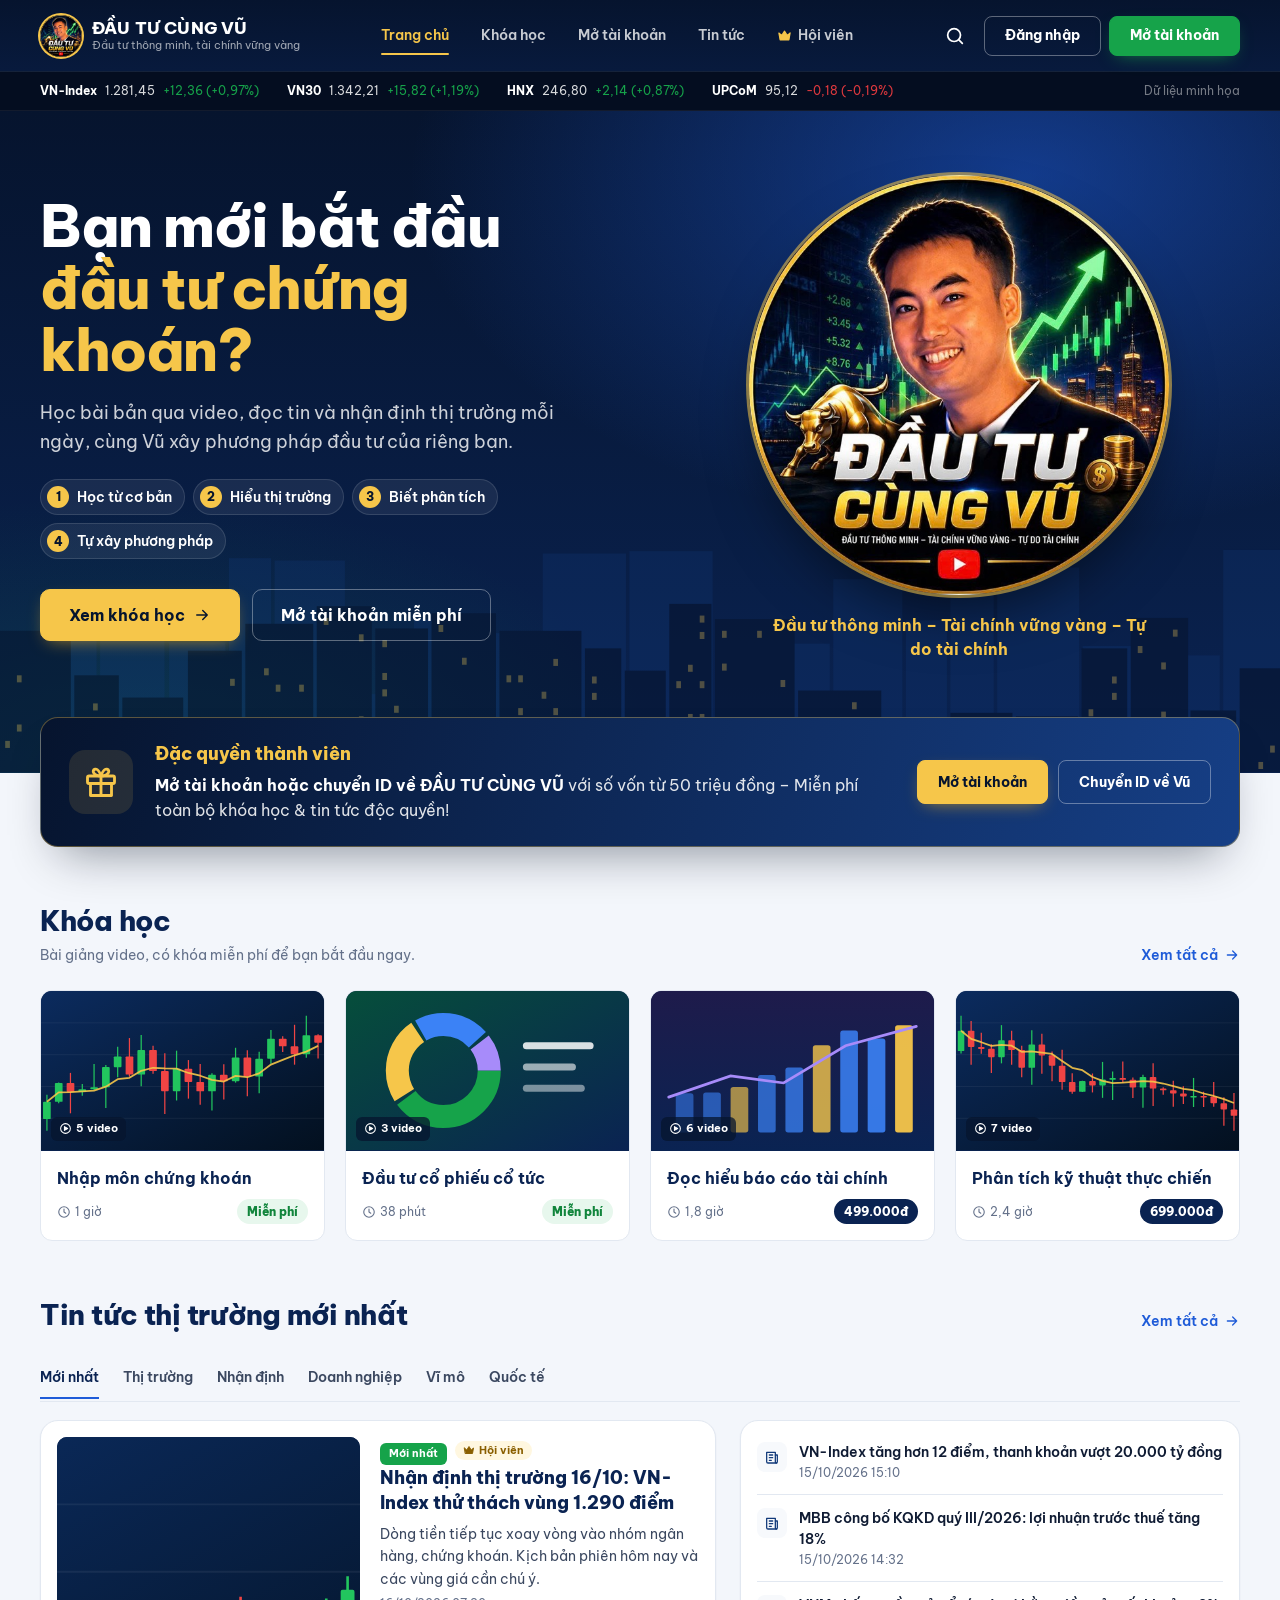
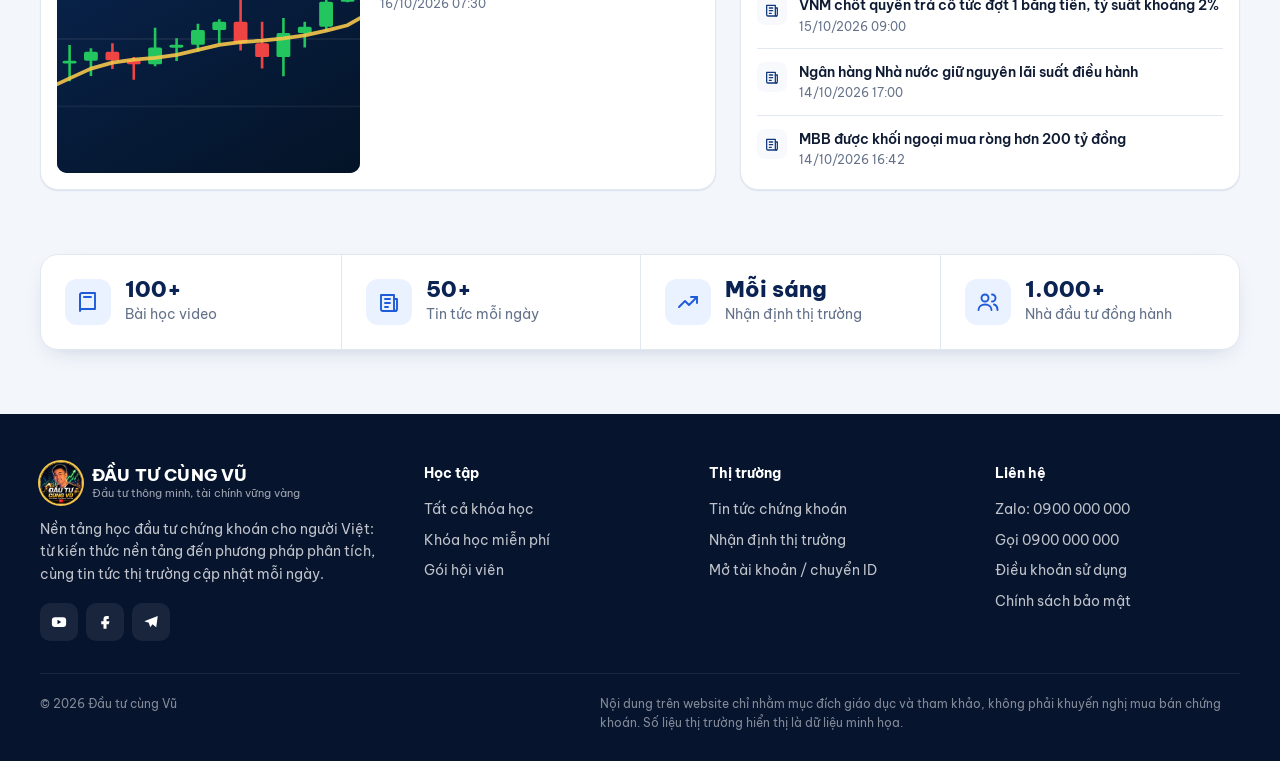
==== commit 6099ba17: "update" ====
--- a/index.html
+++ b/index.html
@@ -6,7 +6,7 @@
   <title>Đầu tư cùng Vũ | Học đầu tư chứng khoán từ con số 0</title>
   <meta name="description" content="Học đầu tư chứng khoán từ cơ bản đến nâng cao, đọc tin thị trường mỗi ngày và mở tài khoản chứng khoán nhanh chóng.">
   <meta name="theme-color" content="#06142e">
-  <link rel="icon" href="assets/img/logo.svg" type="image/svg+xml">
+  <link rel="icon" href="assets/img/vu-128.jpg" type="image/jpeg">
   <link rel="preconnect" href="https://fonts.googleapis.com">
   <link rel="preconnect" href="https://fonts.gstatic.com" crossorigin>
   <link href="https://fonts.googleapis.com/css2?family=Be+Vietnam+Pro:wght@400;500;600;700;800&display=swap" rel="stylesheet">
@@ -28,7 +28,7 @@
       <div class="container">
         <div>
           <h1 id="hero-title">Bạn mới bắt đầu <span>đầu tư chứng khoán?</span></h1>
-          <p class="hero-lead">Lộ trình học rõ ràng, ví dụ từ thị trường Việt Nam, giúp bạn tự xây dựng phương pháp đầu tư của riêng mình.</p>
+          <p class="hero-lead">Học bài bản qua video, đọc tin và nhận định thị trường mỗi ngày, cùng Vũ xây phương pháp đầu tư của riêng bạn.</p>
           <ol class="learn-path" aria-label="Lộ trình 4 bước">
             <li>Học từ cơ bản</li>
             <li>Hiểu thị trường</li>
@@ -36,39 +36,32 @@
             <li>Tự xây phương pháp</li>
           </ol>
           <div class="hero-cta">
-            <a class="btn btn--gold btn--lg" href="khoa-hoc.html">Xem khóa học <span data-icon="arrowRight"></span></a>
-            <a class="btn btn--ghost-light btn--lg" href="mo-tai-khoan.html">Mở tài khoản miễn phí</a>
+            <a class="btn btn--gold btn--lg" href="khoa-hoc/">Xem khóa học <span data-icon="arrowRight"></span></a>
+            <a class="btn btn--ghost-light btn--lg" href="mo-tai-khoan/">Mở tài khoản miễn phí</a>
           </div>
         </div>
 
-        <figure class="chart-card" aria-label="Biểu đồ VN-Index minh họa">
-          <div class="chart-card-head">
-            <div>
-              <small>VN-Index</small>
-              <strong class="num" data-hero-value>1.281,45</strong>
-              <span class="chg num up" data-hero-change>+12,36 (+0,97%)</span>
-            </div>
-            <div class="tf" role="group" aria-label="Khung thời gian">
-              <button type="button" aria-pressed="false" data-tf="1M">1T</button>
-              <button type="button" aria-pressed="true" data-tf="3M">3T</button>
-              <button type="button" aria-pressed="false" data-tf="1Y">1N</button>
-            </div>
-          </div>
-          <div class="chart-canvas" data-hero-chart></div>
-          <figcaption class="chart-card-foot"><span>Đường vàng: trung bình động 6 phiên</span><span>Dữ liệu minh họa</span></figcaption>
+        <figure class="hero-portrait">
+          <img src="assets/img/vu.jpg" alt="Vũ, người sáng lập Đầu tư cùng Vũ" width="640" height="640">
+          <figcaption data-slogan>Đầu tư thông minh – Tài chính vững vàng – Tự do tài chính</figcaption>
         </figure>
       </div>
     </section>
 
-    <!-- Stats -->
-    <section class="stats" aria-label="Con số nổi bật">
+    <!-- Đặc quyền thành viên (đặt ngay dưới hero) -->
+    <section class="privilege" aria-labelledby="privilege-title">
       <div class="container">
-        <ul>
-          <li><span class="ico" data-icon="book"></span><div><strong>100+</strong><span>Bài học chất lượng</span></div></li>
-          <li><span class="ico" data-icon="newspaper"></span><div><strong>50+</strong><span>Tin tức mỗi ngày</span></div></li>
-          <li><span class="ico" data-icon="expert"></span><div><strong>10+</strong><span>Chuyên gia phân tích</span></div></li>
-          <li><span class="ico" data-icon="users"></span><div><strong>1.000+</strong><span>Nhà đầu tư đồng hành</span></div></li>
-        </ul>
+        <div class="privilege-card">
+          <span class="promo-icon" data-icon="gift"></span>
+          <div>
+            <h2 id="privilege-title">Đặc quyền thành viên</h2>
+            <p><span data-offer-title>Mở tài khoản hoặc chuyển ID về ĐẦU TƯ CÙNG VŨ</span> <span data-offer-text>với số vốn từ 50 triệu đồng – Miễn phí toàn bộ khóa học &amp; tin tức độc quyền!</span></p>
+          </div>
+          <div class="privilege-cta">
+            <a class="btn btn--gold" href="mo-tai-khoan/#mo-moi">Mở tài khoản</a>
+            <a class="btn btn--ghost-light" href="mo-tai-khoan/#chuyen-id">Chuyển ID về Vũ</a>
+          </div>
+        </div>
       </div>
     </section>
 
@@ -77,12 +70,12 @@
       <div class="container">
         <div class="section-head">
           <div>
-            <h2 class="section-title" id="featured-title">Khóa học nổi bật</h2>
-            <p class="section-sub">Bắt đầu từ khóa cơ bản, sau đó đi sâu vào từng mảng phân tích.</p>
+            <h2 class="section-title" id="featured-title">Khóa học</h2>
+            <p class="section-sub">Bài giảng video, có khóa miễn phí để bạn bắt đầu ngay.</p>
           </div>
-          <a class="link-more" href="khoa-hoc.html?tab=all">Xem tất cả <span data-icon="arrowRight"></span></a>
+          <a class="link-more" href="khoa-hoc/">Xem tất cả <span data-icon="arrowRight"></span></a>
         </div>
-        <div class="grid-courses grid-courses--scroll" data-featured-courses></div>
+        <div class="grid-courses" data-featured-courses></div>
       </div>
     </section>
 
@@ -91,28 +84,21 @@
       <div class="container">
         <div class="section-head">
           <h2 class="section-title" id="news-title">Tin tức thị trường mới nhất</h2>
-          <a class="link-more" href="tin-tuc.html">Xem tất cả <span data-icon="arrowRight"></span></a>
+          <a class="link-more" href="tin-tuc/" data-news-more>Xem tất cả <span data-icon="arrowRight"></span></a>
         </div>
-        <div class="tabs tabs--line" role="tablist" aria-label="Chủ đề tin tức" data-home-news-tabs>
-          <button class="tab" role="tab" aria-selected="true" aria-controls="home-news-panel" data-value="thi-truong">Thị trường</button>
-          <button class="tab" role="tab" aria-selected="false" aria-controls="home-news-panel" data-value="doanh-nghiep">Doanh nghiệp</button>
-          <button class="tab" role="tab" aria-selected="false" aria-controls="home-news-panel" data-value="vi-mo">Vĩ mô</button>
-          <button class="tab" role="tab" aria-selected="false" aria-controls="home-news-panel" data-value="quoc-te">Quốc tế</button>
-        </div>
+        <div class="tabs tabs--line" role="tablist" aria-label="Chủ đề tin tức" data-home-news-tabs></div>
         <div class="home-news" id="home-news-panel" role="tabpanel" data-home-news></div>
       </div>
     </section>
 
-    <!-- Promo -->
-    <section class="container" aria-label="Ưu đãi thành viên">
-      <div class="promo">
-        <span class="promo-icon" data-icon="gift"></span>
-        <div>
-          <h2>Đặc quyền thành viên</h2>
-          <p>Mở tài khoản và nạp từ 50 triệu đồng để <strong>miễn phí toàn bộ khóa học</strong> và nhận tin tức độc quyền.</p>
-        </div>
-        <a class="btn btn--gold" href="mo-tai-khoan.html#dang-ky">Mở tài khoản ngay</a>
-      </div>
+    <!-- Stats (chuyển xuống cuối) -->
+    <section class="container stats" aria-label="Con số nổi bật">
+      <ul>
+        <li><span class="ico" data-icon="book"></span><div><strong>100+</strong><span>Bài học video</span></div></li>
+        <li><span class="ico" data-icon="newspaper"></span><div><strong>50+</strong><span>Tin tức mỗi ngày</span></div></li>
+        <li><span class="ico" data-icon="trendingUp"></span><div><strong>Mỗi sáng</strong><span>Nhận định thị trường</span></div></li>
+        <li><span class="ico" data-icon="users"></span><div><strong>1.000+</strong><span>Nhà đầu tư đồng hành</span></div></li>
+      </ul>
     </section>
   </main>
 
--- a/assets/css/core.css
+++ b/assets/css/core.css
@@ -94,6 +94,10 @@
   display: block;
   max-width: 100%;
 }
+/* Icon không bị co khi chữ bên cạnh xuống dòng */
+[data-icon] {
+  flex-shrink: 0;
+}
 h1,
 h2,
 h3,
@@ -175,7 +179,8 @@
   display: flex;
   align-items: flex-end;
   justify-content: space-between;
-  gap: 16px;
+  flex-wrap: wrap;
+  gap: 8px 16px;
   margin-bottom: 24px;
 }
 .section-title {
@@ -373,13 +378,9 @@
 /* ---------- Tabs (pill style) ---------- */
 .tabs {
   display: flex;
+  flex-wrap: wrap; /* thiếu chỗ thì xuống dòng, không giấu tab nào ngoài khung */
   gap: 6px;
-  overflow-x: auto;
-  scrollbar-width: none;
   padding-bottom: 2px;
-}
-.tabs::-webkit-scrollbar {
-  display: none;
 }
 .tab {
   flex-shrink: 0;
@@ -391,6 +392,12 @@
   background: var(--surface);
   border: 1px solid var(--line);
   transition: background-color 0.18s, color 0.18s, border-color 0.18s;
+}
+.tabs.tabs--line {
+  row-gap: 0;
+}
+.tabs.is-instant .tab {
+  transition: none;
 }
 .tab:hover {
   border-color: var(--line-strong);
@@ -731,9 +738,32 @@
   }
   .site-header .container {
     justify-content: space-between;
+    gap: 12px;
+  }
+  .site-header .brand,
+  .site-header .brand > span {
+    flex-shrink: 1;
+    min-width: 0;
+  }
+  .site-header .brand-name {
+    overflow: hidden;
+    white-space: nowrap;
+    text-overflow: ellipsis;
   }
   .nav-toggle {
     display: inline-grid;
+  }
+}
+@media (max-width: 540px) {
+  /* Nút gọn lại để tên thương hiệu không bị cắt */
+  .header-actions .btn--green {
+    min-height: 36px;
+    padding-inline: 12px;
+    font-size: var(--fs-sm);
+  }
+  .site-header .brand img {
+    width: 38px;
+    height: 38px;
   }
 }
 @media (max-width: 420px) {
@@ -751,14 +781,11 @@
 }
 .market-strip .container {
   display: flex;
-  align-items: center;
-  gap: 28px;
+  flex-wrap: wrap; /* thiếu chỗ thì xuống dòng, không giấu chỉ số nào */
+  align-items: center;
+  gap: 4px 28px;
   min-height: 38px;
-  overflow-x: auto;
-  scrollbar-width: none;
-}
-.market-strip .container::-webkit-scrollbar {
-  display: none;
+  padding-block: 6px;
 }
 .market-strip .mk {
   display: flex;
@@ -774,6 +801,35 @@
   margin-left: auto;
   flex-shrink: 0;
   color: rgba(255, 255, 255, 0.45);
+}
+.market-strip .pct::before {
+  content: "(";
+}
+.market-strip .pct::after {
+  content: ")";
+}
+/* Mobile: 4 chỉ số xếp lưới, hiện đủ trong khung, không cuộn ngang */
+@media (max-width: 760px) {
+  .market-strip .container {
+    display: grid;
+    grid-template-columns: repeat(4, minmax(0, 1fr));
+    gap: 8px;
+    padding-block: 7px;
+  }
+  .market-strip .mk {
+    display: grid;
+    gap: 1px;
+    white-space: normal;
+    line-height: 1.3;
+  }
+  .market-strip .abs,
+  .market-strip .demo-note {
+    display: none;
+  }
+  .market-strip .pct::before,
+  .market-strip .pct::after {
+    content: none;
+  }
 }
 
 /* ---------- Page banner (inner pages) ---------- */
@@ -898,7 +954,32 @@
 }
 @media (max-width: 520px) {
   .grid-courses {
-    grid-template-columns: 1fr;
+    grid-template-columns: minmax(0, 1fr);
+    gap: 12px;
+  }
+  /* Danh sách dọc: thẻ nằm ngang, ảnh nhỏ bên trái để xem được nhiều khóa hơn */
+  .grid-courses .course-card {
+    flex-direction: row;
+  }
+  .grid-courses .course-thumb {
+    flex: 0 0 116px;
+    aspect-ratio: auto;
+    min-height: 100px;
+  }
+  .grid-courses .course-thumb .badge {
+    left: 6px;
+    bottom: 6px;
+    max-width: calc(100% - 12px);
+    overflow: hidden;
+    text-overflow: ellipsis;
+    white-space: nowrap;
+  }
+  .grid-courses .course-body {
+    padding: 12px 14px;
+    gap: 8px;
+  }
+  .grid-courses .course-body h3 {
+    font-size: var(--fs-sm);
   }
 }
 
@@ -906,7 +987,7 @@
 .news-item {
   position: relative;
   display: grid;
-  grid-template-columns: 180px 1fr;
+  grid-template-columns: 180px minmax(0, 1fr);
   gap: 20px;
   padding: 16px;
   border-radius: var(--r-md);
@@ -955,7 +1036,7 @@
 }
 @media (max-width: 600px) {
   .news-item {
-    grid-template-columns: 104px 1fr;
+    grid-template-columns: 104px minmax(0, 1fr);
     gap: 14px;
     padding: 12px 0;
   }
@@ -1187,11 +1268,12 @@
   align-items: center;
   gap: 10px;
   padding: 12px 16px;
+  border: 1px solid rgba(255, 255, 255, 0.16);
   border-radius: var(--r-md);
-  background: var(--navy-900);
+  background: var(--navy-800);
   color: #fff;
   font-size: var(--fs-sm);
-  box-shadow: var(--shadow-lg);
+  box-shadow: 0 12px 32px rgba(6, 20, 46, 0.45);
   animation: toast-in 0.3s var(--ease);
 }
 .toast svg {
@@ -1200,6 +1282,12 @@
   color: var(--green-500);
   flex-shrink: 0;
 }
+.toast--lock svg {
+  color: var(--gold-400);
+}
+.toast--info svg {
+  color: #7fb0ff;
+}
 @keyframes toast-in {
   from {
     opacity: 0;
@@ -1218,6 +1306,235 @@
 .data-note svg {
   width: 14px;
   height: 14px;
+}
+
+/* Section cuối không cộng dồn khoảng trống với lề trên của footer */
+main > .section:last-child {
+  padding-bottom: 0;
+}
+@media (max-width: 600px) {
+  .section:not(.section--tight) {
+    padding-block: 40px;
+  }
+  .site-footer {
+    margin-top: 48px;
+  }
+}
+
+/* ---------- Ảnh đại diện thương hiệu ---------- */
+.brand-photo {
+  border-radius: 50%;
+  object-fit: cover;
+  box-shadow: 0 0 0 2px var(--gold-400);
+}
+
+/* Nút Zalo */
+.btn--blue {
+  --btn-bg: #0068ff;
+  --btn-fg: #fff;
+  --btn-bd: #0068ff;
+}
+.btn--blue:hover {
+  --btn-bg: #0057d6;
+  --btn-bd: #0057d6;
+}
+
+/* ---------- Giá khóa học ---------- */
+.price {
+  display: inline-flex;
+  align-items: center;
+  gap: 4px;
+  padding: 3px 10px;
+  border-radius: var(--r-pill);
+  background: var(--navy-800);
+  color: #fff;
+  font-size: var(--fs-xs);
+  font-weight: 800;
+  white-space: nowrap;
+}
+.price svg {
+  width: 14px;
+  height: 14px;
+}
+.price--free {
+  background: var(--green-50);
+  color: var(--green-600);
+}
+.price--owned {
+  background: var(--blue-50);
+  color: var(--blue-500);
+}
+.course-meta .price {
+  margin-left: auto;
+}
+.course-thumb img {
+  width: 100%;
+  height: 100%;
+  object-fit: cover;
+}
+.course-kind {
+  position: absolute;
+  left: 10px;
+  bottom: 10px;
+  display: inline-flex;
+  align-items: center;
+  gap: 4px;
+  padding: 3px 8px;
+  border-radius: 6px;
+  background: rgba(6, 20, 46, 0.75);
+  color: #fff;
+  font-size: 0.6875rem;
+  font-weight: 700;
+}
+.course-kind svg {
+  width: 13px;
+  height: 13px;
+}
+
+/* ---------- Nhãn quyền xem & thẻ chủ đề ---------- */
+.access-badge {
+  display: inline-flex;
+  align-items: center;
+  gap: 4px;
+  margin-left: 8px;
+  padding: 1px 8px;
+  border-radius: var(--r-pill);
+  background: var(--gold-50);
+  color: #8a5f00;
+  font-size: 0.6875rem;
+  font-weight: 700;
+  vertical-align: 1px;
+}
+.access-badge svg {
+  width: 12px;
+  height: 12px;
+}
+.access-badge--user {
+  background: var(--blue-50);
+  color: var(--blue-500);
+}
+.access-badge--vip {
+  background: var(--navy-800);
+  color: var(--gold-400);
+}
+.news-tags {
+  display: flex;
+  flex-wrap: wrap;
+  gap: 6px;
+  margin-top: 8px;
+}
+.news-tags .ticker-tag {
+  margin: 0;
+}
+
+/* ---------- Video YouTube ---------- */
+.video {
+  position: relative;
+  aspect-ratio: 16 / 9;
+  overflow: hidden;
+  border-radius: var(--r-md);
+  background: var(--navy-900);
+}
+.video button,
+.video iframe {
+  position: absolute;
+  inset: 0;
+  width: 100%;
+  height: 100%;
+  border: 0;
+}
+.video img {
+  width: 100%;
+  height: 100%;
+  object-fit: cover;
+  opacity: 0.88;
+}
+.video-play {
+  position: absolute;
+  inset: 0;
+  display: grid;
+  place-items: center;
+  color: #fff;
+}
+.video-play svg {
+  width: 72px;
+  height: 72px;
+  filter: drop-shadow(0 6px 18px rgba(0, 0, 0, 0.5));
+  transition: transform 0.18s var(--ease);
+}
+.video button:hover .video-play svg {
+  transform: scale(1.08);
+}
+.video--empty {
+  display: grid;
+  place-items: center;
+  align-content: center;
+  gap: 10px;
+  padding: 20px;
+  text-align: center;
+  color: rgba(255, 255, 255, 0.75);
+  background: radial-gradient(80% 90% at 80% 10%, rgba(30, 91, 216, 0.45), transparent 60%), var(--navy-800);
+}
+.video--empty > svg {
+  width: 56px;
+  height: 56px;
+  color: var(--gold-400);
+}
+.video--empty b {
+  display: block;
+  color: #fff;
+}
+.video--empty span {
+  font-size: var(--fs-sm);
+}
+
+/* ---------- Dòng thông tin có nút sao chép ---------- */
+.copy-row {
+  display: grid;
+  grid-template-columns: minmax(0, 8.5rem) minmax(0, 1fr) auto;
+  align-items: center;
+  gap: 10px;
+  padding: 10px 0;
+  border-bottom: 1px solid var(--line);
+  font-size: var(--fs-sm);
+}
+.copy-row > span {
+  color: var(--muted);
+}
+.copy-row b {
+  color: var(--navy-800);
+  overflow-wrap: anywhere;
+}
+
+/* ---------- Đăng nhập demo theo vai trò ---------- */
+.demo-roles {
+  margin-top: 18px;
+  padding-top: 16px;
+  border-top: 1px dashed var(--line-strong);
+}
+.demo-roles p {
+  margin-bottom: 8px;
+  font-size: var(--fs-xs);
+  color: var(--muted);
+}
+.demo-roles div {
+  display: flex;
+  flex-wrap: wrap;
+  gap: 6px;
+}
+.page-banner--slim .container {
+  min-height: 0;
+  padding-block: 32px;
+}
+@media (max-width: 520px) {
+  .copy-row {
+    grid-template-columns: minmax(0, 1fr) auto;
+  }
+  .copy-row > span {
+    grid-column: 1 / -1;
+    margin-bottom: -6px;
+    font-size: var(--fs-xs);
+  }
 }
 
 /* ---------- Motion preferences ---------- */
--- a/assets/css/pages.css
+++ b/assets/css/pages.css
@@ -85,99 +85,81 @@
   margin-top: 30px;
 }
 
-.chart-card {
+.hero-portrait {
   position: relative;
-  padding: 20px 20px 12px;
-  border-radius: var(--r-lg);
-  background: linear-gradient(160deg, rgba(14, 38, 84, 0.9), rgba(4, 13, 32, 0.92));
-  border: 1px solid rgba(255, 255, 255, 0.12);
-  box-shadow: var(--shadow-lg), inset 0 1px 0 rgba(255, 255, 255, 0.08);
-}
-.chart-card-head {
-  display: flex;
-  justify-content: space-between;
-  align-items: flex-start;
-  gap: 12px;
-}
-.chart-card-head small {
-  display: block;
-  font-size: var(--fs-xs);
-  color: rgba(255, 255, 255, 0.55);
-}
-.chart-card-head strong {
-  display: block;
-  margin-top: 2px;
-  font-size: var(--fs-2xl);
-  font-weight: 800;
-  letter-spacing: -0.01em;
-}
-.chart-card-head .chg {
-  font-size: var(--fs-sm);
+  justify-self: center;
+  display: grid;
+  justify-items: center;
+  gap: 18px;
+  width: min(420px, 100%);
+}
+.hero-portrait::before {
+  content: "";
+  position: absolute;
+  inset: 6% 6% auto;
+  aspect-ratio: 1;
+  border-radius: 50%;
+  background: radial-gradient(circle, rgba(246, 198, 74, 0.35), transparent 68%);
+  filter: blur(24px);
+}
+.hero-portrait img {
+  position: relative;
+  width: 100%;
+  height: auto;
+  aspect-ratio: 1;
+  border-radius: 50%;
+  object-fit: cover;
+  box-shadow: 0 0 0 3px rgba(246, 198, 74, 0.55), 0 30px 60px -20px rgba(0, 0, 0, 0.6);
+}
+.hero-portrait figcaption {
+  position: relative;
+  max-width: 34ch;
+  font-size: var(--fs-md);
   font-weight: 700;
-}
-.chart-card .tf {
-  display: flex;
-  gap: 4px;
-  padding: 3px;
-  border-radius: 8px;
-  background: rgba(255, 255, 255, 0.06);
-}
-.chart-card .tf button {
-  padding: 4px 10px;
-  border-radius: 6px;
-  font-size: var(--fs-xs);
-  font-weight: 700;
-  color: rgba(255, 255, 255, 0.6);
-}
-.chart-card .tf button[aria-pressed="true"] {
-  background: rgba(255, 255, 255, 0.14);
-  color: #fff;
-}
-.chart-canvas {
-  height: 240px;
-  margin-top: 14px;
-  background-image: linear-gradient(rgba(255, 255, 255, 0.05) 1px, transparent 1px);
-  background-size: 100% 48px;
-}
-.chart-canvas svg {
-  width: 100%;
-  height: 100%;
-}
-.chart-canvas .cdl {
-  animation: cdl-in 0.5s var(--ease) both;
-  transform-box: fill-box;
-  transform-origin: bottom;
-}
-.chart-canvas .ma-line {
-  stroke-dasharray: 2000;
-  stroke-dashoffset: 2000;
-  animation: ma-draw 1.6s 0.5s var(--ease) forwards;
-}
-@keyframes cdl-in {
-  from {
-    opacity: 0;
-    transform: scaleY(0.2);
-  }
-}
-@keyframes ma-draw {
-  to {
-    stroke-dashoffset: 0;
-  }
-}
-.chart-card-foot {
-  display: flex;
-  justify-content: space-between;
-  padding-top: 10px;
-  margin-top: 6px;
-  border-top: 1px solid rgba(255, 255, 255, 0.08);
-  font-size: var(--fs-xs);
-  color: rgba(255, 255, 255, 0.5);
+  line-height: 1.5;
+  text-align: center;
+  color: var(--gold-400);
 }
 
-.stats {
+/* Đặc quyền thành viên: nằm đè mép dưới hero */
+.privilege {
   position: relative;
   z-index: 2;
   margin-top: -56px;
+}
+.privilege-card {
+  display: grid;
+  grid-template-columns: auto minmax(0, 1fr) auto;
+  align-items: center;
+  gap: 22px;
+  padding: 22px 28px;
+  border-radius: var(--r-lg);
+  color: #fff;
+  background: linear-gradient(110deg, var(--navy-900), #163f86);
+  border: 1px solid rgba(246, 198, 74, 0.35);
+  box-shadow: var(--shadow-lg);
+}
+.privilege-card h2 {
+  font-size: var(--fs-lg);
+  font-weight: 800;
+  color: var(--gold-400);
+}
+.privilege-card p {
+  margin-top: 4px;
+  color: rgba(255, 255, 255, 0.88);
+}
+.privilege-card p span:first-child {
+  font-weight: 700;
+  color: #fff;
+}
+.privilege-cta {
+  display: flex;
+  flex-wrap: wrap;
+  gap: 10px;
+}
+
+.stats {
+  margin-top: 8px;
 }
 .stats ul {
   display: grid;
@@ -290,6 +272,11 @@
   width: 16px;
   height: 16px;
 }
+.hl-empty {
+  padding: 13px 0;
+  font-size: var(--fs-sm);
+  color: var(--muted);
+}
 .headline-list time {
   display: block;
   margin-top: 2px;
@@ -300,15 +287,36 @@
 
 @media (max-width: 1024px) {
   .hero .container {
-    grid-template-columns: 1fr;
+    grid-template-columns: minmax(0, 1fr);
     gap: 36px;
     padding-block: 48px 104px;
   }
   .home-news {
-    grid-template-columns: 1fr;
+    grid-template-columns: minmax(0, 1fr);
+  }
+  .hero-portrait {
+    width: min(320px, 80%);
+  }
+  .privilege-card {
+    grid-template-columns: auto minmax(0, 1fr);
+  }
+  .privilege-cta {
+    grid-column: 1 / -1;
   }
 }
 @media (max-width: 760px) {
+  .privilege-card {
+    grid-template-columns: minmax(0, 1fr);
+    gap: 14px;
+    padding: 20px;
+  }
+  .privilege-card .promo-icon {
+    width: 48px;
+    height: 48px;
+  }
+  .privilege-cta .btn {
+    flex: 1 1 150px;
+  }
   .stats ul {
     grid-template-columns: 1fr 1fr;
   }
@@ -327,133 +335,266 @@
     height: 38px;
   }
   .news-feature {
-    grid-template-columns: 1fr;
+    grid-template-columns: minmax(0, 1fr);
   }
   .news-feature .news-thumb {
     aspect-ratio: 16 / 9;
     min-height: 0;
   }
-  .chart-canvas {
-    height: 190px;
-  }
 }
 
 /* =================== 2. COURSES =================== */
-.courses-toolbar {
-  display: flex;
-  justify-content: space-between;
-  align-items: center;
-  gap: 16px;
-  flex-wrap: wrap;
-  margin-bottom: 24px;
-}
-.courses-toolbar .tab {
-  padding: 10px 22px;
-}
-.courses-toolbar .search-box {
-  width: min(320px, 100%);
-}
-.path-layout {
-  display: grid;
-  grid-template-columns: 300px 1fr;
+/* Dải ưu đãi ngay dưới banner */
+.offer-strip {
+  background: linear-gradient(90deg, #fff6dc, #fffbef);
+  border-bottom: 1px solid #f3dd9b;
+}
+.offer-strip .container {
+  display: flex;
+  align-items: center;
+  gap: 14px;
+  padding-block: 14px;
+}
+.offer-strip [data-icon] {
+  display: grid;
+  color: #b7791f;
+}
+.offer-strip [data-icon] svg {
+  width: 28px;
+  height: 28px;
+}
+.offer-strip p {
+  flex: 1;
+  color: var(--text-2);
+}
+.offer-strip b {
+  color: var(--navy-800);
+}
+
+.course-layout {
+  display: grid;
+  grid-template-columns: 360px minmax(0, 1fr);
   gap: 24px;
   align-items: start;
 }
-.path-nav h2 {
-  padding: 4px 8px 14px;
-  font-size: var(--fs-lg);
-  font-weight: 800;
-  color: var(--navy-800);
-}
-.path-nav ol {
-  position: relative;
-  display: grid;
-  gap: 4px;
-}
-.path-nav ol::before {
-  content: "";
-  position: absolute;
-  left: 33px;
-  top: 30px;
-  bottom: 30px;
-  width: 2px;
-  background: var(--line);
-}
-.path-step {
-  position: relative;
-  display: flex;
-  align-items: center;
-  gap: 14px;
+.course-side {
+  display: grid;
+  gap: 12px;
+  padding: 14px;
+}
+.course-filter .tab {
+  padding: 7px 11px;
+}
+.course-side .input {
+  min-height: 42px;
+}
+.course-picker {
+  display: grid;
+  gap: 6px;
+}
+.course-pick {
+  display: grid;
+  grid-template-columns: 76px minmax(0, 1fr);
+  gap: 12px;
   width: 100%;
-  padding: 12px;
+  padding: 8px;
+  border: 1px solid transparent;
   border-radius: var(--r-md);
   text-align: left;
-  transition: background-color 0.18s;
-}
-.path-step:hover {
+  transition: background-color 0.18s, border-color 0.18s;
+}
+.course-pick:hover {
   background: var(--surface-2);
 }
-.path-step[aria-current="step"] {
+.course-pick[aria-current="true"] {
   background: var(--blue-50);
-  box-shadow: inset 3px 0 0 var(--blue-500);
-}
-.path-step .dot {
+  border-color: #c9dafb;
+}
+.course-pick-thumb {
   position: relative;
-  z-index: 1;
+  aspect-ratio: 4 / 3;
+  overflow: hidden;
+  border-radius: 8px;
+  background: var(--navy-800);
+}
+.course-pick-thumb svg,
+.course-pick-thumb img {
+  width: 100%;
+  height: 100%;
+  object-fit: cover;
+}
+.course-pick-body {
+  display: grid;
+  align-content: start;
+  justify-items: start;
+  gap: 4px;
+}
+.course-pick b {
+  font-size: var(--fs-sm);
+  line-height: 1.35;
+  color: var(--navy-800);
+}
+.course-pick small {
+  font-size: var(--fs-xs);
+  color: var(--muted);
+}
+.course-picker-empty {
+  display: grid;
+  justify-items: start;
+  gap: 10px;
+  padding: 10px 6px;
+  font-size: var(--fs-sm);
+  color: var(--muted);
+}
+
+.course-detail {
+  display: grid;
+  gap: 16px;
+  scroll-margin-top: calc(var(--header-h) + 12px);
+}
+.course-head {
+  display: grid;
+  grid-template-columns: minmax(0, 1fr) auto;
+  gap: 18px 24px;
+  align-items: start;
+}
+.course-head h2 {
+  font-size: var(--fs-2xl);
+  font-weight: 800;
+  line-height: 1.2;
+  color: var(--navy-800);
+}
+.course-head-main > p {
+  margin-top: 8px;
+  max-width: 64ch;
+  color: var(--text-2);
+}
+.course-facts {
+  display: flex;
+  flex-wrap: wrap;
+  align-items: center;
+  gap: 8px 16px;
+  margin-top: 12px;
+  font-size: var(--fs-sm);
+  color: var(--muted);
+}
+.course-facts > span:not(.price) {
+  display: inline-flex;
+  align-items: center;
+  gap: 6px;
+}
+.course-facts svg {
+  width: 16px;
+  height: 16px;
+}
+.buy-box {
+  display: grid;
+  gap: 12px;
+  min-width: 220px;
+  padding: 16px;
+  border-radius: var(--r-md);
+  background: var(--surface-2);
+  border: 1px solid var(--line);
+}
+.buy-price {
+  display: block;
+  font-size: var(--fs-2xl);
+  font-weight: 800;
+  color: var(--navy-800);
+}
+.buy-box small {
+  font-size: var(--fs-xs);
+  color: var(--muted);
+}
+.buy-alt {
+  grid-column: 1 / -1;
+  display: flex;
+  gap: 10px;
+  padding: 12px 14px;
+  border-radius: var(--r-md);
+  background: #fffbef;
+  border: 1px solid #f3dd9b;
+  font-size: var(--fs-sm);
+  color: var(--text-2);
+}
+.buy-alt svg {
+  width: 20px;
+  height: 20px;
+  flex-shrink: 0;
+  color: #b7791f;
+}
+.buy-alt a {
+  font-weight: 700;
+  color: var(--blue-500);
+}
+.owned-note {
+  display: inline-flex;
+  align-items: center;
+  gap: 8px;
+  padding: 10px 14px;
+  border-radius: var(--r-md);
+  background: var(--green-50);
+  color: var(--green-600);
+  font-size: var(--fs-sm);
+  font-weight: 700;
+}
+.owned-note svg {
+  width: 18px;
+  height: 18px;
+  flex-shrink: 0;
+}
+.owned-note--free {
+  background: var(--blue-50);
+  color: var(--blue-500);
+}
+
+.player-card {
+  overflow: hidden;
+}
+.player-card > .video {
+  border-radius: 0;
+}
+.player-lock {
   display: grid;
   place-items: center;
-  width: 44px;
-  height: 44px;
-  border-radius: 50%;
-  color: #fff;
-  font-weight: 800;
-  font-size: var(--fs-sm);
+  min-height: 300px;
+  padding: 24px;
+  background: radial-gradient(80% 90% at 80% 10%, rgba(30, 91, 216, 0.4), transparent 60%), var(--navy-800);
+}
+.player-lock .lock-box {
+  max-width: 520px;
+}
+.player-bar {
+  display: flex;
+  justify-content: space-between;
+  align-items: center;
+  gap: 12px;
+  padding: 14px 18px;
+}
+.player-bar small {
+  font-size: var(--fs-xs);
+  color: var(--muted);
+}
+.player-bar h3 {
+  font-size: var(--fs-md);
+  font-weight: 800;
+  color: var(--navy-800);
+}
+.player-actions {
+  display: flex;
+  align-items: center;
+  gap: 6px;
   flex-shrink: 0;
-  box-shadow: 0 0 0 4px var(--surface);
-}
-.path-step[aria-current="step"] .dot {
-  box-shadow: 0 0 0 4px var(--blue-50);
-}
-.path-step b {
-  display: block;
-  font-size: var(--fs-sm);
-  color: var(--navy-800);
-}
-.path-step small {
-  color: var(--muted);
-  font-size: var(--fs-xs);
-}
-.path-step .mini-bar {
-  display: block;
-  width: 120px;
-  height: 4px;
-  margin-top: 6px;
-  border-radius: 4px;
-  background: var(--line);
-  overflow: hidden;
-}
-.path-step .mini-bar i {
-  display: block;
-  height: 100%;
-  background: var(--green-500);
+}
+.player-actions .icon-btn {
+  border: 1px solid var(--line);
+  color: var(--navy-800);
+}
+.player-actions .icon-btn:disabled {
+  opacity: 0.35;
+  cursor: default;
 }
 
-.level-head {
-  display: flex;
-  justify-content: space-between;
-  align-items: flex-start;
-  gap: 20px;
-}
-.level-head h2 {
-  font-size: var(--fs-xl);
-  font-weight: 800;
-  color: var(--navy-800);
-}
-.level-head p {
-  margin-top: 6px;
-  max-width: 60ch;
-  color: var(--text-2);
-}
 .progress {
   display: flex;
   align-items: center;
@@ -481,7 +622,7 @@
   white-space: nowrap;
 }
 .lesson-list {
-  margin-top: 20px;
+  margin-top: 12px;
   border-top: 1px solid var(--line);
 }
 .lesson {
@@ -556,33 +697,6 @@
 .lesson button.lesson-title:hover {
   text-decoration: underline;
 }
-.lesson-more {
-  margin-top: 12px;
-  font-size: var(--fs-sm);
-  font-weight: 600;
-  color: var(--blue-500);
-}
-.unlock-note {
-  display: grid;
-  grid-template-columns: auto 1fr auto;
-  align-items: center;
-  gap: 16px;
-  margin-top: 24px;
-  padding: 16px 18px;
-  border-radius: var(--r-md);
-  background: linear-gradient(90deg, var(--blue-50), #f4f8ff);
-  border: 1px solid #d6e3ff;
-  font-size: var(--fs-sm);
-  color: var(--text-2);
-}
-.unlock-note > svg {
-  width: 28px;
-  height: 28px;
-  color: var(--blue-500);
-}
-.unlock-note strong {
-  color: var(--navy-800);
-}
 .empty-state {
   display: grid;
   justify-items: center;
@@ -603,97 +717,95 @@
   max-width: 46ch;
   color: var(--muted);
 }
-.mine-list {
-  display: grid;
-  gap: 14px;
-}
-.mine-item {
-  display: grid;
-  grid-template-columns: 140px 1fr auto;
-  align-items: center;
-  gap: 20px;
-  padding: 14px;
-}
-.mine-item .course-thumb {
-  border-radius: 10px;
-  overflow: hidden;
-}
-.mine-item h3 {
-  font-size: var(--fs-md);
-  color: var(--navy-800);
-}
-.mine-item .progress {
-  margin-top: 10px;
-}
-.books-art {
-  position: relative;
-  z-index: 1;
-  flex-shrink: 0;
-  width: 280px;
-}
 @media (max-width: 960px) {
-  .path-layout {
-    grid-template-columns: 1fr;
-  }
-  .path-nav ol {
-    display: flex;
-    overflow-x: auto;
-    gap: 8px;
-    padding-bottom: 6px;
-    scroll-snap-type: x mandatory;
-  }
-  .path-nav ol::before {
-    display: none;
-  }
-  .path-nav li {
-    scroll-snap-align: start;
-  }
-  .path-step {
-    width: max-content;
-    border: 1px solid var(--line);
-  }
-  .path-step .mini-bar {
-    width: 90px;
-  }
-  .books-art {
-    display: none;
+  .course-layout {
+    grid-template-columns: minmax(0, 1fr);
+  }
+  .course-picker {
+    grid-template-columns: repeat(auto-fill, minmax(250px, 1fr));
+  }
+}
+@media (max-width: 760px) {
+  .offer-strip .container {
+    flex-wrap: wrap;
+  }
+  .offer-strip p {
+    flex-basis: calc(100% - 42px);
+  }
+  .course-head {
+    grid-template-columns: minmax(0, 1fr);
+  }
+  .course-head h2 {
+    font-size: var(--fs-xl);
+  }
+  .player-bar {
+    flex-wrap: wrap;
+  }
+  .player-lock {
+    min-height: 0;
+    padding: 16px;
   }
 }
 @media (max-width: 600px) {
-  .level-head {
-    flex-direction: column;
-  }
   .lesson {
-    grid-template-columns: 32px 1fr 24px;
+    grid-template-columns: 32px minmax(0, 1fr) 24px;
   }
   .lesson-time {
     display: none;
   }
-  .unlock-note {
-    grid-template-columns: auto 1fr;
-  }
-  .unlock-note .btn {
-    grid-column: 1 / -1;
-  }
-  .mine-item {
-    grid-template-columns: 96px 1fr;
-  }
-  .mine-item .btn {
-    grid-column: 1 / -1;
-  }
 }
 
 /* =================== 3. NEWS =================== */
+/* Cho khung gợi ý tìm kiếm tràn xuống dưới banner */
+.page-banner--news {
+  z-index: 5;
+  overflow: visible;
+}
+.page-banner--news .banner-art {
+  overflow: hidden;
+}
+.news-banner {
+  flex-wrap: wrap;
+  align-items: flex-end;
+}
+.news-banner > div:first-child {
+  flex: 1 1 360px;
+}
 .news-banner-search {
   position: relative;
-  width: min(380px, 100%);
+  width: min(420px, 100%);
   flex-shrink: 0;
 }
 .news-banner-search .input {
+  color: var(--text);
   min-height: 52px;
   border: 0;
   box-shadow: var(--shadow-lg);
   font-weight: 600;
+}
+.news-topics {
+  flex: 1 1 100%;
+  display: flex;
+  flex-wrap: wrap;
+  gap: 8px;
+}
+.topic {
+  padding: 8px 14px;
+  border-radius: var(--r-pill);
+  border: 1px solid rgba(255, 255, 255, 0.25);
+  background: rgba(255, 255, 255, 0.08);
+  color: #fff;
+  font-size: var(--fs-sm);
+  font-weight: 600;
+  transition: background-color 0.18s, border-color 0.18s, color 0.18s;
+}
+.topic:hover {
+  background: rgba(255, 255, 255, 0.16);
+}
+.topic[aria-pressed="true"] {
+  background: var(--gold-400);
+  border-color: var(--gold-400);
+  color: var(--navy-900);
 }
 .suggest {
   position: absolute;
@@ -701,6 +813,8 @@
   left: 0;
   right: 0;
   z-index: 10;
+  max-height: min(420px, 60vh);
+  overflow-y: auto;
   padding: 6px;
   background: var(--surface);
   color: var(--text);
@@ -708,12 +822,18 @@
   box-shadow: var(--shadow-lg);
   border: 1px solid var(--line);
 }
+.suggest-group {
+  padding: 8px 12px 4px;
+  font-size: var(--fs-xs);
+  font-weight: 700;
+  color: var(--muted);
+}
 .suggest button {
   display: flex;
   justify-content: space-between;
   gap: 12px;
   width: 100%;
-  padding: 10px 12px;
+  padding: 9px 12px;
   border-radius: 8px;
   text-align: left;
   font-size: var(--fs-sm);
@@ -731,20 +851,13 @@
   text-overflow: ellipsis;
   white-space: nowrap;
 }
-.suggest .none {
-  padding: 10px 12px;
-  font-size: var(--fs-sm);
-  color: var(--muted);
-}
 .news-layout {
   display: grid;
-  grid-template-columns: 260px 1fr;
+  grid-template-columns: 260px minmax(0, 1fr);
   gap: 24px;
   align-items: start;
 }
 .ticker-side {
-  position: sticky;
-  top: calc(var(--header-h) + 16px);
   padding: 18px 12px;
 }
 .ticker-side h2 {
@@ -760,9 +873,9 @@
   min-height: 40px;
   font-size: var(--fs-sm);
 }
+/* Hiện đủ mọi mã, không giấu trong khung cuộn */
 .ticker-list {
-  max-height: 60vh;
-  overflow-y: auto;
+  display: grid;
 }
 .ticker-list button {
   display: grid;
@@ -876,8 +989,34 @@
   width: 100%;
   height: 100%;
 }
-.news-cats {
-  margin-bottom: 8px;
+.news-count {
+  margin-top: 2px;
+  font-size: var(--fs-sm);
+  color: var(--muted);
+}
+.active-filters {
+  display: flex;
+  flex-wrap: wrap;
+  align-items: center;
+  gap: 8px;
+}
+.active-filters:not(:empty) {
+  margin-bottom: 16px;
+}
+.filter-chip {
+  display: inline-flex;
+  align-items: center;
+  gap: 6px;
+  padding: 6px 10px 6px 12px;
+  border-radius: var(--r-pill);
+  background: var(--navy-800);
+  color: #fff;
+  font-size: var(--fs-sm);
+  font-weight: 600;
+}
+.filter-chip svg {
+  width: 14px;
+  height: 14px;
 }
 .news-list {
   display: grid;
@@ -886,9 +1025,6 @@
   border-top: 1px solid var(--line);
   border-radius: 0;
 }
-.news-list .news-item .badge {
-  margin-top: 8px;
-}
 .load-more {
   display: flex;
   justify-content: center;
@@ -897,7 +1033,7 @@
 }
 @media (max-width: 960px) {
   .news-layout {
-    grid-template-columns: 1fr;
+    grid-template-columns: minmax(0, 1fr);
   }
   .ticker-side {
     position: static;
@@ -907,14 +1043,16 @@
   .ticker-side .search-box {
     display: none;
   }
+  /* Chip mã xếp lưới đều, không trượt ra ngoài khung hình */
   .ticker-list {
-    display: flex;
+    display: grid;
+    grid-template-columns: repeat(auto-fill, minmax(112px, 1fr));
     gap: 6px;
     max-height: none;
-    overflow-x: auto;
-  }
-  .ticker-list li {
-    flex-shrink: 0;
+    overflow: visible;
+  }
+  .ticker-list li:first-child {
+    grid-column: span 2;
   }
   .ticker-list button {
     grid-template-columns: auto auto;
@@ -929,9 +1067,17 @@
   .page-banner--news .container {
     flex-direction: column;
     align-items: stretch;
+    gap: 18px;
+  }
+  .news-banner > div:first-child {
+    flex-basis: auto;
   }
   .news-banner-search {
     width: 100%;
+  }
+  .topic {
+    padding: 6px 12px;
+    font-size: var(--fs-xs);
   }
   .quote-card {
     grid-template-columns: auto 1fr;
@@ -943,247 +1089,104 @@
 
 /* =================== 4. OPEN ACCOUNT =================== */
 .acc-hero {
-  position: relative;
-  overflow: hidden;
+  color: #fff;
   background:
-    radial-gradient(60% 80% at 85% 30%, rgba(30, 91, 216, 0.14), transparent 70%),
-    linear-gradient(180deg, #eef4ff, var(--paper));
+    radial-gradient(70% 120% at 90% 0%, rgba(246, 198, 74, 0.2), transparent 60%),
+    linear-gradient(120deg, var(--navy-900), var(--navy-800));
 }
 .acc-hero .container {
-  display: grid;
-  grid-template-columns: 1.1fr 1fr;
-  align-items: center;
-  gap: 40px;
-  padding-block: 56px;
+  padding-block: 48px;
 }
 .acc-hero h1 {
+  max-width: 30ch;
   font-size: var(--fs-3xl);
   font-weight: 800;
-  line-height: 1.15;
-  color: var(--navy-800);
+  line-height: 1.2;
   letter-spacing: -0.015em;
 }
-.acc-hero .sub {
-  margin-top: 6px;
+.acc-hero-sub {
+  display: block;
+  margin-top: 10px;
   font-size: var(--fs-xl);
   font-weight: 700;
-  color: var(--navy-700);
-}
-.checklist {
-  display: grid;
-  gap: 12px;
-  margin-top: 24px;
-}
-.checklist li {
-  display: flex;
-  align-items: center;
-  gap: 12px;
+  line-height: 1.35;
+  color: var(--gold-400);
+}
+.acc-choices {
+  display: grid;
+  grid-template-columns: repeat(2, minmax(0, 1fr));
+  gap: 14px;
+  margin-top: 28px;
+}
+.acc-choice {
+  display: grid;
+  grid-template-columns: auto minmax(0, 1fr) auto;
+  align-items: center;
+  gap: 14px;
+  padding: 18px;
+  border-radius: var(--r-lg);
+  background: rgba(255, 255, 255, 0.07);
+  border: 1px solid rgba(255, 255, 255, 0.18);
+  transition: background-color 0.18s, border-color 0.18s;
+}
+.acc-choice:hover {
+  background: rgba(255, 255, 255, 0.12);
+  border-color: var(--gold-400);
+}
+.acc-choice b {
+  display: block;
   font-size: var(--fs-lg);
-  color: var(--text-2);
-}
-.checklist svg {
+}
+.acc-choice small {
+  display: block;
+  margin-top: 2px;
+  font-size: var(--fs-sm);
+  color: rgba(255, 255, 255, 0.72);
+}
+.acc-choice > span:last-child {
+  display: grid;
+  color: var(--gold-400);
+}
+.acc-choice > span:last-child svg {
+  width: 22px;
+  height: 22px;
+}
+.acc-choice-ico {
+  display: grid;
+  place-items: center;
+  width: 48px;
+  height: 48px;
+  border-radius: 12px;
+  background: rgba(246, 198, 74, 0.15);
+  color: var(--gold-400);
+}
+.acc-choice-ico svg {
   width: 26px;
   height: 26px;
-  padding: 4px;
-  border-radius: 50%;
-  background: var(--green-500);
-  color: #fff;
-  flex-shrink: 0;
-}
-.acc-hero .btn {
-  margin-top: 28px;
 }
 
-/* phone mockup */
-.phone-stage {
-  position: relative;
-  display: grid;
-  place-items: center;
-  min-height: 420px;
-}
-.phone-card-bg {
-  position: absolute;
-  width: 230px;
-  height: 300px;
-  right: 6%;
-  top: 40px;
-  border-radius: 24px;
-  background: linear-gradient(140deg, var(--navy-600), var(--navy-800));
-  transform: rotate(12deg);
-  box-shadow: var(--shadow-lg);
-}
-.phone {
-  position: relative;
-  width: 230px;
-  height: 440px;
-  padding: 12px;
-  border-radius: 38px;
-  background: #0b1220;
-  box-shadow: var(--shadow-lg), inset 0 0 0 2px #2a3550;
-  transform: rotate(-6deg);
-}
-.phone-screen {
-  height: 100%;
-  overflow: hidden;
-  border-radius: 28px;
-  background: #fff;
-  padding: 26px 14px 14px;
-  font-size: 10px;
-}
-.phone-screen .ps-head {
-  display: flex;
-  justify-content: space-between;
-  font-weight: 800;
-  color: var(--navy-800);
-  font-size: 11px;
-}
-.phone-screen .ps-bal {
-  margin-top: 10px;
-  padding: 10px;
-  border-radius: 12px;
-  background: var(--navy-800);
-  color: #fff;
-}
-.phone-screen .ps-bal small {
-  opacity: 0.7;
-}
-.phone-screen .ps-bal b {
-  display: block;
-  font-size: 15px;
-}
-.phone-screen .ps-row {
-  display: grid;
-  grid-template-columns: 1fr auto auto;
-  gap: 8px;
-  padding: 8px 2px;
-  border-bottom: 1px solid var(--line);
-  font-weight: 600;
-}
-.phone-screen .ps-spark {
-  height: 60px;
-  margin-top: 8px;
-}
-.phone-screen .ps-spark svg {
-  width: 100%;
-  height: 100%;
-}
-.phone-screen .ps-btn {
-  margin-top: 10px;
-  padding: 8px;
-  border-radius: 8px;
-  background: var(--green-500);
-  color: #fff;
-  font-weight: 700;
-  text-align: center;
-}
-.float-chip {
-  position: absolute;
-  display: flex;
-  align-items: center;
-  gap: 10px;
-  padding: 12px 16px;
-  border-radius: 14px;
+.acc-flow {
+  scroll-margin-top: var(--header-h);
+}
+.acc-flow--alt {
   background: var(--surface);
-  box-shadow: var(--shadow-md);
-  font-weight: 700;
-  color: var(--navy-800);
-}
-.float-chip svg {
-  width: 28px;
-  height: 28px;
-}
-.float-chip--time {
-  left: 2%;
-  top: 70px;
-}
-.float-chip--time svg {
-  color: var(--green-500);
-}
-.float-chip--safe {
-  right: 0;
-  bottom: 48px;
-}
-.broker-note {
-  display: flex;
-  gap: 12px;
-  margin-top: 16px;
-  padding: 14px 16px;
-  border-radius: var(--r-md);
-  background: var(--surface);
-  border: 1px dashed var(--line-strong);
-  font-size: var(--fs-sm);
-  color: var(--text-2);
-}
-.broker-note svg {
-  width: 20px;
-  height: 20px;
-  flex-shrink: 0;
-  margin-top: 2px;
-  color: var(--blue-500);
-}
-.float-chip--safe svg {
-  color: var(--blue-500);
-}
-.float-chip small {
-  display: block;
-  font-weight: 500;
-  font-size: var(--fs-xs);
-  color: var(--muted);
-}
-
-.steps6 {
-  display: grid;
-  grid-template-columns: repeat(6, 1fr);
-  gap: 12px;
-  counter-reset: st;
-}
-.steps6 li {
-  position: relative;
-  counter-increment: st;
-  display: grid;
-  justify-items: center;
-  gap: 10px;
-  padding: 20px 10px;
-  text-align: center;
-  font-size: var(--fs-sm);
-  font-weight: 600;
-  color: var(--text-2);
-}
-.steps6 li::before {
-  content: counter(st);
-  display: grid;
-  place-items: center;
-  width: 46px;
-  height: 46px;
-  border-radius: 50%;
-  background: var(--surface);
-  border: 2px solid var(--blue-500);
-  color: var(--blue-500);
-  font-size: var(--fs-lg);
-  font-weight: 800;
-  position: relative;
-  z-index: 1;
-}
-.steps6 li:not(:last-child)::after {
-  content: "";
-  position: absolute;
-  top: 43px;
-  left: calc(50% + 30px);
-  right: calc(-50% + 24px);
-  height: 2px;
-  background: repeating-linear-gradient(90deg, #b9cdf5 0 6px, transparent 6px 11px);
-}
-.steps6 li small {
-  font-weight: 400;
-  color: var(--muted);
-  font-size: var(--fs-xs);
-}
-
+  border-block: 1px solid var(--line);
+}
 .acc-grid {
   display: grid;
-  grid-template-columns: 1.2fr 1fr;
-  gap: 24px;
+  grid-template-columns: minmax(0, 1fr) minmax(0, 1fr);
+  gap: 32px;
   align-items: start;
+}
+.broker-fieldset {
+  margin: 0 0 16px;
+  padding: 0;
+  border: 0;
+}
+.broker-fieldset legend {
+  margin-bottom: 12px;
+  font-weight: 800;
+  color: var(--navy-800);
 }
 .broker-grid {
   display: grid;
@@ -1250,60 +1253,69 @@
 .broker input:checked + label .tick {
   display: block;
 }
-.signup-form {
-  display: grid;
-  gap: 14px;
-}
-.signup-form h2 {
-  font-size: var(--fs-xl);
-  font-weight: 800;
-  color: var(--navy-800);
-}
-.signup-form > p {
-  margin-top: -8px;
-  color: var(--muted);
-  font-size: var(--fs-sm);
-}
-.consent {
-  display: flex;
-  gap: 10px;
-  font-size: var(--fs-xs);
+.broker-action {
+  display: grid;
+  gap: 12px;
+}
+.broker-action h3 {
+  font-size: var(--fs-lg);
+  font-weight: 800;
+  color: var(--navy-800);
+}
+.broker-action p {
   color: var(--text-2);
 }
-.consent input {
+.broker-action .btn svg {
+  margin-left: 4px;
+}
+.broker-hint {
+  display: flex;
+  gap: 8px;
+  font-size: var(--fs-sm);
+}
+.broker-hint svg {
   width: 18px;
   height: 18px;
-  margin-top: 1px;
-  accent-color: var(--blue-500);
   flex-shrink: 0;
-}
-.selected-broker {
-  display: flex;
-  align-items: center;
-  justify-content: space-between;
-  padding: 10px 14px;
-  border-radius: 10px;
-  background: var(--surface-2);
-  font-size: var(--fs-sm);
-}
-.form-success {
-  display: grid;
-  justify-items: center;
-  gap: 10px;
-  padding: 24px 8px;
-  text-align: center;
-}
-.form-success > svg {
-  width: 56px;
-  height: 56px;
-  color: var(--green-500);
-}
-.form-success h2 {
-  font-size: var(--fs-xl);
-  color: var(--navy-800);
-}
-.form-success p {
+  margin-top: 2px;
+  color: var(--blue-500);
+}
+.acc-video {
+  position: sticky;
+  top: calc(var(--header-h) + 16px);
+  display: grid;
+  gap: 12px;
+}
+.acc-video h3 {
+  font-weight: 800;
+  color: var(--navy-800);
+}
+.activate {
+  display: grid;
+  grid-template-columns: auto minmax(0, 1fr) auto;
+  align-items: center;
+  gap: 20px;
+  padding: 22px 26px;
+  border-color: #f3dd9b;
+  background: linear-gradient(90deg, #fffbef, var(--surface));
+}
+.activate .promo-icon {
+  background: var(--gold-50);
+  color: #b7791f;
+}
+.activate h2 {
+  font-size: var(--fs-lg);
+  font-weight: 800;
+  color: var(--navy-800);
+}
+.activate p {
+  margin-top: 4px;
   color: var(--text-2);
+}
+.activate-cta {
+  display: flex;
+  flex-wrap: wrap;
+  gap: 8px;
 }
 .faq {
   display: grid;
@@ -1342,56 +1354,47 @@
   color: var(--text-2);
 }
 @media (max-width: 960px) {
-  .acc-hero .container,
   .acc-grid {
-    grid-template-columns: 1fr;
-  }
-  .phone-stage {
-    min-height: 380px;
-  }
-  .steps6 {
-    grid-template-columns: repeat(3, 1fr);
-    row-gap: 4px;
-  }
-  .steps6 li:nth-child(3)::after {
-    display: none;
+    grid-template-columns: minmax(0, 1fr);
+  }
+  .acc-video {
+    position: static;
+  }
+  .activate {
+    grid-template-columns: auto minmax(0, 1fr);
+  }
+  .activate-cta {
+    grid-column: 1 / -1;
+  }
+}
+@media (max-width: 760px) {
+  .acc-hero h1 {
+    font-size: var(--fs-2xl);
+  }
+  .acc-hero-sub {
+    font-size: var(--fs-lg);
+  }
+  .acc-choices {
+    grid-template-columns: minmax(0, 1fr);
   }
 }
 @media (max-width: 600px) {
-  .steps6 {
-    grid-template-columns: 1fr;
-  }
-  .steps6 li {
-    grid-template-columns: 46px 1fr;
-    justify-items: start;
-    align-items: center;
-    padding: 8px 0;
-    text-align: left;
-  }
-  .steps6 li::before {
-    grid-row: span 2;
-  }
-  .steps6 li::after {
-    display: none;
-  }
   .broker-grid {
-    grid-template-columns: repeat(2, 1fr);
-  }
-  .float-chip--time {
-    left: 0;
-  }
-  .float-chip--safe {
-    right: 0;
-  }
-  .phone-card-bg {
-    right: 0;
+    grid-template-columns: repeat(2, minmax(0, 1fr));
+  }
+  .activate {
+    grid-template-columns: minmax(0, 1fr);
+    padding: 20px;
+  }
+  .activate-cta .btn {
+    flex: 1 1 150px;
   }
 }
 
 /* =================== 5. DASHBOARD =================== */
 .app {
   display: grid;
-  grid-template-columns: 248px 1fr;
+  grid-template-columns: 248px minmax(0, 1fr);
   min-height: calc(100vh - var(--header-h));
   background: linear-gradient(90deg, var(--navy-800) 248px, transparent 248px);
 }
@@ -1641,7 +1644,7 @@
 }
 .continue {
   display: grid;
-  grid-template-columns: 132px 1fr;
+  grid-template-columns: 132px minmax(0, 1fr);
   gap: 16px;
   align-items: center;
 }
@@ -1664,7 +1667,7 @@
 }
 .mini-news li a {
   display: grid;
-  grid-template-columns: 48px 1fr;
+  grid-template-columns: 48px minmax(0, 1fr);
   gap: 12px;
   padding: 10px 0;
   font-size: var(--fs-sm);
@@ -1725,29 +1728,37 @@
 @media (max-width: 1180px) {
   .dash-grid,
   .dash-grid--even {
-    grid-template-columns: 1fr;
+    grid-template-columns: minmax(0, 1fr);
   }
 }
 @media (max-width: 900px) {
   .app {
-    grid-template-columns: 1fr;
+    grid-template-columns: minmax(0, 1fr);
     background: none;
   }
+  /* Menu thành lưới ô: đủ 6 mục trong khung hình, không trượt ngang */
   .app-side {
-    position: sticky;
-    top: var(--header-h);
-    z-index: 5;
+    position: static;
     height: auto;
-    padding: 8px var(--gutter);
-    overflow-x: auto;
+    padding: 10px var(--gutter);
+    overflow: visible;
   }
   .app-side ul {
-    display: flex;
+    grid-template-columns: repeat(auto-fit, minmax(104px, 1fr));
+    gap: 6px;
+  }
+  .app-side a {
+    flex-direction: column;
+    justify-content: center;
     gap: 4px;
-  }
-  .app-side a {
-    white-space: nowrap;
-    padding: 9px 12px;
+    height: 100%;
+    padding: 9px 6px;
+    font-size: var(--fs-xs);
+    line-height: 1.3;
+    text-align: center;
+  }
+  .app-side a[aria-current="page"] {
+    box-shadow: inset 0 -2px 0 var(--gold-400);
   }
   .app-side .side-premium {
     display: none;
@@ -1758,7 +1769,7 @@
 }
 @media (max-width: 640px) {
   .kpis {
-    grid-template-columns: 1fr;
+    grid-template-columns: minmax(0, 1fr);
   }
   .welcome {
     flex-direction: column;
@@ -1770,9 +1781,13 @@
   .watch-table .spark-cell {
     display: none;
   }
+  .continue {
+    grid-template-columns: 88px minmax(0, 1fr);
+    gap: 12px;
+  }
 }
 
-/* =================== 6. PREMIUM =================== */
+/* =================== 6. HỘI VIÊN =================== */
 .premium-banner {
   background:
     radial-gradient(70% 120% at 90% 0%, rgba(246, 198, 74, 0.18), transparent 60%),
@@ -1781,6 +1796,9 @@
 .premium-banner .container {
   justify-content: flex-start;
   gap: 28px;
+}
+.premium-banner p b {
+  color: var(--gold-400);
 }
 .premium-banner .crown {
   display: grid;
@@ -1797,223 +1815,245 @@
   height: 58px;
   filter: drop-shadow(0 6px 16px rgba(246, 198, 74, 0.45));
 }
-.premium-banner h1 {
-  max-width: 24ch;
-}
-.perks {
-  display: grid;
-  grid-template-columns: repeat(4, 1fr);
-  gap: 16px;
-}
-.perk {
-  display: grid;
-  justify-items: center;
+.member-status {
+  display: flex;
+  align-items: center;
+  gap: 10px;
+  margin-top: 24px;
+  padding: 14px 18px;
+  border-radius: var(--r-md);
+  background: var(--blue-50);
+  color: var(--text-2);
+}
+.member-status svg {
+  width: 22px;
+  height: 22px;
+  flex-shrink: 0;
+  color: var(--blue-500);
+}
+.member-status b {
+  color: var(--navy-800);
+}
+.member-status--member,
+.member-status--vip {
+  background: var(--gold-50);
+}
+.member-status--member svg,
+.member-status--vip svg {
+  color: #b7791f;
+}
+.plans {
+  display: grid;
+  grid-template-columns: repeat(5, minmax(0, 1fr));
+  gap: 14px;
+}
+.plan {
+  position: relative;
+  display: grid;
   align-content: start;
-  gap: 8px;
-  padding: 22px 16px;
+  gap: 4px;
+  padding: 22px 18px 18px;
+}
+.plan h3 {
+  font-size: var(--fs-md);
+  font-weight: 800;
+  color: var(--navy-800);
+}
+.plan-price {
+  font-size: var(--fs-2xl);
+  font-weight: 800;
+  color: var(--navy-800);
+}
+.plan small {
+  font-size: var(--fs-xs);
+  color: var(--muted);
+}
+.plan .btn {
+  margin-top: 14px;
+}
+.plan > p:not(.plan-price) {
+  margin-top: 8px;
+  font-size: var(--fs-sm);
+  color: var(--text-2);
+}
+.plan--best {
+  border-color: var(--gold-400);
+  box-shadow: 0 0 0 2px rgba(246, 198, 74, 0.35);
+}
+.plan-flag {
+  position: absolute;
+  top: -11px;
+  left: 18px;
+  padding: 2px 10px;
+  border-radius: var(--r-pill);
+  background: var(--gold-400);
+  color: var(--navy-900);
+  font-size: var(--fs-xs);
+  font-weight: 800;
+}
+.plan--vip {
+  color: #fff;
+  background: linear-gradient(140deg, var(--navy-900), #163f86);
+  border-color: transparent;
+}
+.plan--vip h3,
+.plan--vip .plan-price {
+  color: var(--gold-400);
+}
+.plan--vip small,
+.plan--vip > p:not(.plan-price) {
+  color: rgba(255, 255, 255, 0.8);
+}
+.plan--vip .btn--outline {
+  --btn-fg: #fff;
+  --btn-bd: rgba(255, 255, 255, 0.45);
+}
+.plan--vip .btn--outline:hover {
+  --btn-bg: rgba(255, 255, 255, 0.1);
+}
+.matrix-wrap {
+  overflow-x: auto;
+}
+.matrix {
+  width: 100%;
+  border-collapse: collapse;
+  font-size: var(--fs-sm);
+}
+.matrix th,
+.matrix td {
+  padding: 12px 14px;
+  border-bottom: 1px solid var(--line);
   text-align: center;
 }
-.perk .ico {
-  display: grid;
+.matrix thead th {
+  font-size: var(--fs-xs);
+  font-weight: 800;
+  color: var(--navy-800);
+  background: var(--surface-2);
+}
+.matrix thead th small {
+  display: block;
+  color: var(--blue-500);
+}
+.matrix tbody th {
+  text-align: left;
+  font-weight: 600;
+  color: var(--text);
+}
+.matrix .is-mine {
+  background: var(--blue-50);
+}
+.mx-yes {
+  display: inline-grid;
   place-items: center;
-  width: 52px;
-  height: 52px;
-  border-radius: 14px;
-  background: var(--gold-50);
-  color: var(--gold-500);
-}
-.perk .ico svg {
-  width: 26px;
-  height: 26px;
-}
-.perk h3 {
-  font-size: var(--fs-md);
-  font-weight: 800;
-  color: var(--navy-800);
-}
-.perk p {
-  font-size: var(--fs-sm);
-  color: var(--muted);
-}
-.lockable {
-  position: relative;
-}
-.lockable.is-locked .lock-content {
-  filter: blur(5px);
-  user-select: none;
-  pointer-events: none;
-}
-.lock-overlay {
-  position: absolute;
-  inset: 0;
-  z-index: 2;
-  display: none;
+  width: 24px;
+  height: 24px;
+  border-radius: 50%;
+  background: var(--green-50);
+  color: var(--green-600);
+}
+.mx-yes svg {
+  width: 15px;
+  height: 15px;
+}
+.mx-no {
+  color: var(--line-strong);
+}
+.mx-text {
+  font-size: var(--fs-xs);
+  font-weight: 700;
+  color: var(--text-2);
+}
+.how-steps {
+  display: grid;
+  grid-template-columns: repeat(3, minmax(0, 1fr));
+  gap: 14px;
+  counter-reset: how;
+}
+.how-steps li {
+  counter-increment: how;
+  display: grid;
+  gap: 4px;
+  padding: 18px;
+  border-radius: var(--r-md);
+  background: var(--surface);
+  border: 1px solid var(--line);
+}
+.how-steps li::before {
+  content: counter(how);
+  display: grid;
   place-items: center;
-  padding: 16px;
-}
-.lockable.is-locked .lock-overlay {
-  display: grid;
-}
+  width: 30px;
+  height: 30px;
+  margin-bottom: 6px;
+  border-radius: 50%;
+  background: var(--navy-800);
+  color: var(--gold-400);
+  font-weight: 800;
+}
+.how-steps b {
+  color: var(--navy-800);
+}
+.how-steps span {
+  font-size: var(--fs-sm);
+  color: var(--text-2);
+}
+
+/* Hộp mời mở khóa (dùng chung: bài viết, video khóa học) */
 .lock-box {
   display: grid;
-  justify-items: center;
-  gap: 10px;
-  max-width: 400px;
-  padding: 24px;
-  border-radius: var(--r-lg);
-  background: rgba(255, 255, 255, 0.96);
-  box-shadow: var(--shadow-lg);
-  text-align: center;
+  grid-template-columns: auto minmax(0, 1fr);
+  align-items: start;
+  gap: 4px 14px;
+  padding: 18px;
+  border: 1px solid rgba(246, 198, 74, 0.5);
+  border-radius: var(--r-md);
+  background: linear-gradient(135deg, var(--gold-50), var(--surface) 75%);
 }
 .lock-box > svg {
+  grid-row: span 2;
   width: 40px;
   height: 40px;
-  padding: 8px;
+  padding: 9px;
   border-radius: 12px;
-  background: var(--gold-50);
+  background: rgba(246, 198, 74, 0.22);
   color: var(--gold-500);
 }
 .lock-box h3 {
-  font-size: var(--fs-lg);
+  font-size: var(--fs-md);
+  font-weight: 800;
   color: var(--navy-800);
 }
 .lock-box p {
   font-size: var(--fs-sm);
-  color: var(--muted);
+  color: var(--text-2);
 }
 .lock-box .row {
+  grid-column: 1 / -1;
   display: flex;
   flex-wrap: wrap;
-  justify-content: center;
   gap: 8px;
-  margin-top: 4px;
-}
-.bulletin {
-  display: grid;
-  grid-template-columns: 1.3fr 1fr;
-  overflow: hidden;
-}
-.bulletin-body {
-  padding: 26px 28px;
-}
-.bulletin-body h3 {
-  font-size: var(--fs-xl);
-  font-weight: 800;
-  color: var(--navy-800);
-}
-.bulletin-body time {
-  display: block;
-  margin-top: 2px;
-  font-size: var(--fs-sm);
-  color: var(--muted);
-}
-.bulletin-points {
-  display: grid;
-  grid-template-columns: 1fr 1fr;
-  gap: 10px 24px;
-  margin-top: 18px;
-}
-.bulletin-points li {
-  display: flex;
-  gap: 10px;
-  font-size: var(--fs-sm);
-  color: var(--text-2);
-}
-.bulletin-points svg {
-  width: 18px;
-  height: 18px;
-  flex-shrink: 0;
-  margin-top: 2px;
-  color: var(--green-500);
-}
-.bulletin-body .btn {
-  margin-top: 22px;
-}
-.bulletin-art {
-  position: relative;
-  min-height: 240px;
-}
-.bulletin-art svg {
-  position: absolute;
-  inset: 0;
-  width: 100%;
-  height: 100%;
-}
-.analysis-grid {
-  display: grid;
-  grid-template-columns: repeat(4, 1fr);
-  gap: 16px;
-}
-.analysis {
-  position: relative;
-  display: grid;
-  grid-template-columns: 72px 1fr;
-  gap: 14px;
-  align-items: center;
-  padding: 14px;
-  transition: border-color 0.18s, box-shadow 0.18s;
-}
-.analysis:hover {
-  border-color: var(--line-strong);
-  box-shadow: var(--shadow-md);
-}
-.analysis .thumb {
-  width: 72px;
-  height: 72px;
-  border-radius: 10px;
-  overflow: hidden;
-}
-.analysis .thumb svg {
-  width: 100%;
-  height: 100%;
-}
-.analysis .sector {
-  font-size: var(--fs-xs);
-  font-weight: 700;
-  color: var(--blue-500);
-}
-.analysis h3 {
-  font-size: var(--fs-sm);
-  font-weight: 700;
-  line-height: 1.4;
-  color: var(--navy-800);
-}
-.analysis h3 a::after {
-  content: "";
-  position: absolute;
-  inset: 0;
-}
-.analysis time {
-  font-size: var(--fs-xs);
-  color: var(--muted);
-}
-@media (max-width: 1024px) {
-  .perks,
-  .analysis-grid {
-    grid-template-columns: 1fr 1fr;
-  }
-  .bulletin {
-    grid-template-columns: 1fr;
-  }
-  .bulletin-art {
-    min-height: 180px;
-    order: -1;
-  }
-}
-@media (max-width: 560px) {
-  .perks,
-  .analysis-grid,
-  .bulletin-points {
-    grid-template-columns: 1fr;
-  }
-  .perk {
-    grid-template-columns: 52px 1fr;
-    justify-items: start;
-    text-align: left;
-    column-gap: 14px;
-  }
-  .perk .ico {
-    grid-row: span 2;
+  margin-top: 12px;
+}
+.lock-box:focus-visible {
+  outline: 3px solid var(--gold-400);
+  outline-offset: 3px;
+}
+
+@media (max-width: 1180px) {
+  .plans {
+    grid-template-columns: repeat(4, minmax(0, 1fr));
+  }
+  .plan--vip {
+    grid-column: 1 / -1;
+  }
+}
+@media (max-width: 760px) {
+  .plans {
+    grid-template-columns: repeat(2, minmax(0, 1fr));
+  }
+  .how-steps {
+    grid-template-columns: minmax(0, 1fr);
   }
   .premium-banner .container {
     flex-direction: column;
@@ -2028,54 +2068,408 @@
     width: 38px;
     height: 38px;
   }
-  .bulletin-body {
-    padding: 20px;
-  }
-}
-.lock-box--row {
-  display: flex;
+  /* Bảng quyền thành từng thẻ dọc, không phải cuộn ngang */
+  .matrix thead {
+    display: none;
+  }
+  .matrix,
+  .matrix tbody,
+  .matrix tr,
+  .matrix th,
+  .matrix td {
+    display: block;
+  }
+  .matrix tr {
+    padding: 12px 14px;
+    border-bottom: 1px solid var(--line);
+  }
+  .matrix tbody th {
+    padding: 0 0 6px;
+    border: 0;
+    font-weight: 800;
+    color: var(--navy-800);
+  }
+  .matrix td {
+    display: flex;
+    justify-content: space-between;
+    align-items: center;
+    padding: 4px 0;
+    border: 0;
+    text-align: right;
+  }
+  .matrix td::before {
+    content: attr(data-col);
+    font-size: var(--fs-xs);
+    color: var(--muted);
+  }
+  .matrix .is-mine {
+    background: none;
+  }
+  .matrix td.is-mine::before {
+    font-weight: 800;
+    color: var(--blue-500);
+  }
+}
+@media (max-width: 560px) {
+  .lock-box .row .btn {
+    flex: 1 1 140px;
+  }
+}
+@media (max-width: 400px) {
+  .plans {
+    grid-template-columns: minmax(0, 1fr);
+  }
+}
+
+/* =================== 7. BÀI VIẾT =================== */
+.article-layout {
+  display: grid;
+  grid-template-columns: minmax(0, 1fr) 340px;
+  gap: 32px;
+  align-items: start;
+}
+.article {
+  max-width: 760px;
+}
+.crumbs {
+  display: flex;
+  flex-wrap: wrap;
+  align-items: center;
+  gap: 6px;
+  font-size: var(--fs-sm);
+  color: var(--muted);
+}
+.crumbs a {
+  color: var(--blue-500);
+  font-weight: 600;
+}
+.crumbs svg {
+  width: 14px;
+  height: 14px;
+}
+.article h1 {
+  margin-top: 12px;
+  font-size: var(--fs-3xl);
+  font-weight: 800;
+  line-height: 1.2;
+  letter-spacing: -0.015em;
+  color: var(--navy-800);
+}
+.article-meta {
+  margin-top: 10px;
+  font-size: var(--fs-sm);
+  color: var(--muted);
+}
+.article-tags {
+  display: flex;
+  flex-wrap: wrap;
+  gap: 6px;
+  margin-top: 12px;
+}
+.article-tags .ticker-tag {
+  margin: 0;
+}
+.article-cover {
+  margin-top: 20px;
+  aspect-ratio: 16 / 7;
+  overflow: hidden;
+  border-radius: var(--r-lg);
+}
+.article-cover svg {
+  width: 100%;
+  height: 100%;
+}
+.article-body {
+  margin-top: 22px;
+  font-size: 1.0625rem;
+  line-height: 1.75;
+  color: var(--text);
+}
+.article-body p + p {
+  margin-top: 14px;
+}
+.article-body.is-teaser {
+  -webkit-mask-image: linear-gradient(180deg, #000 40%, transparent 100%);
+  mask-image: linear-gradient(180deg, #000 40%, transparent 100%);
+  margin-bottom: 8px;
+}
+.article-note {
+  display: flex;
+  gap: 8px;
+  margin-top: 24px;
+  padding-top: 16px;
+  border-top: 1px solid var(--line);
+  font-size: var(--fs-xs);
+  color: var(--muted);
+}
+.article-note svg {
+  width: 16px;
+  height: 16px;
+  flex-shrink: 0;
+}
+.article-side {
+  position: sticky;
+  top: calc(var(--header-h) + 16px);
+}
+.card-title-h {
+  margin-bottom: 6px;
+  font-size: var(--fs-md);
+  font-weight: 800;
+  color: var(--navy-800);
+}
+.headline-list--plain {
+  padding: 0;
+}
+@media (max-width: 960px) {
+  .article-layout {
+    grid-template-columns: minmax(0, 1fr);
+  }
+  .article-side {
+    position: static;
+  }
+}
+@media (max-width: 600px) {
+  .article h1 {
+    font-size: var(--fs-2xl);
+  }
+  .article-cover {
+    aspect-ratio: 16 / 9;
+  }
+}
+
+/* =================== 8. THANH TOÁN =================== */
+.pay-layout {
+  display: grid;
+  grid-template-columns: minmax(0, 1fr) 380px;
+  gap: 24px;
+  align-items: start;
+}
+.pay-main h2,
+.pay-summary h2 {
+  font-size: var(--fs-xl);
+  font-weight: 800;
+  color: var(--navy-800);
+}
+.pay-main > p {
+  margin-top: 8px;
+  color: var(--text-2);
+}
+.pay-main > .btn {
+  margin-top: 18px;
+}
+.pay-steps {
+  display: grid;
+  gap: 6px;
+  margin: 14px 0 18px;
+  padding-left: 20px;
+  list-style: decimal;
+  color: var(--text-2);
+}
+.pay-qr {
+  display: grid;
+  grid-template-columns: 260px minmax(0, 1fr);
+  gap: 24px;
+  align-items: start;
+  margin-bottom: 20px;
+}
+.pay-qr > img,
+.qr-missing {
+  width: 260px;
+  height: 260px;
+  border-radius: var(--r-md);
+  border: 1px solid var(--line);
+  background: #fff;
+}
+.qr-missing {
+  display: grid;
+  place-items: center;
+  align-content: center;
+  gap: 10px;
+  padding: 20px;
+  text-align: center;
+  background: var(--surface-2);
+  border-style: dashed;
+}
+.qr-missing svg {
+  width: 32px;
+  height: 32px;
+  color: var(--blue-500);
+}
+.qr-missing b {
+  display: block;
+  color: var(--navy-800);
+}
+.qr-missing span {
+  font-size: var(--fs-xs);
+  color: var(--muted);
+}
+.pay-help {
+  display: flex;
+  justify-content: center;
+  gap: 8px;
+  margin-top: 12px;
+  font-size: var(--fs-sm);
+  color: var(--muted);
+}
+.pay-help svg {
+  width: 18px;
+  height: 18px;
+}
+.pay-done {
+  display: grid;
+  justify-items: center;
+  gap: 10px;
+  text-align: center;
+}
+.pay-done > svg {
+  width: 56px;
+  height: 56px;
+  color: var(--green-500);
+}
+.pay-contact {
+  display: flex;
+  flex-wrap: wrap;
+  justify-content: center;
+  gap: 8px;
+  margin: 6px 0;
+}
+.pay-summary {
+  position: sticky;
+  top: calc(var(--header-h) + 16px);
+  display: grid;
+  gap: 12px;
+}
+.plan-pick {
+  margin: 0;
+  padding: 0;
+  border: 0;
+}
+.plan-pick legend {
+  margin-bottom: 8px;
+  font-size: var(--fs-sm);
+  font-weight: 700;
+  color: var(--text-2);
+}
+.plan-pick > div {
+  display: grid;
+  grid-template-columns: repeat(2, minmax(0, 1fr));
+  gap: 8px;
+}
+.plan-pick label {
+  position: relative;
+}
+.plan-pick input {
+  position: absolute;
+  opacity: 0;
+}
+.plan-pick span {
+  display: grid;
+  padding: 10px 12px;
+  border: 1.5px solid var(--line);
+  border-radius: var(--r-md);
+  cursor: pointer;
+}
+.plan-pick b {
+  color: var(--navy-800);
+}
+.plan-pick small {
+  font-size: var(--fs-xs);
+  color: var(--muted);
+}
+.plan-pick input:checked + span {
+  border-color: var(--blue-500);
+  background: var(--blue-50);
+}
+.plan-pick input:focus-visible + span {
+  outline: 3px solid var(--gold-400);
+  outline-offset: 2px;
+}
+.pay-line,
+.pay-total {
+  display: flex;
+  justify-content: space-between;
+  gap: 12px;
+  font-size: var(--fs-sm);
+}
+.pay-total {
+  padding-top: 12px;
+  border-top: 1px solid var(--line);
+  font-weight: 700;
+  color: var(--navy-800);
+}
+.pay-total b {
+  font-size: var(--fs-xl);
+}
+.pay-note {
+  font-size: var(--fs-xs);
+  color: var(--muted);
+}
+.pay-alt {
+  display: flex;
+  gap: 8px;
+  padding: 12px;
+  border-radius: var(--r-md);
+  background: #fffbef;
+  border: 1px solid #f3dd9b;
+  font-size: var(--fs-xs);
+  color: var(--text-2);
+}
+.pay-alt svg {
+  width: 18px;
+  height: 18px;
+  flex-shrink: 0;
+  color: #b7791f;
+}
+.pay-alt a {
+  font-weight: 700;
+  color: var(--blue-500);
+}
+
+/* Đơn chờ xác nhận ở trang Tổng quan */
+.pending-orders {
+  display: grid;
+  grid-template-columns: auto minmax(0, 1fr) auto;
   align-items: center;
   gap: 14px;
-  max-width: 760px;
+  margin-bottom: 18px;
   padding: 14px 18px;
-  text-align: left;
-}
-.lock-box--row > svg {
-  flex-shrink: 0;
-}
-.lock-box--row p {
-  flex: 1;
+  border-color: #f3dd9b;
+  background: #fffbef;
+}
+.pending-orders > svg {
+  width: 24px;
+  height: 24px;
+  color: #b7791f;
+}
+.pending-orders b {
+  display: block;
+  color: var(--navy-800);
+}
+.pending-orders span {
+  font-size: var(--fs-xs);
   color: var(--text-2);
 }
-.lock-box--row b {
-  color: var(--navy-800);
-}
-@media (max-width: 760px) {
-  .lock-box--row {
-    flex-wrap: wrap;
-  }
-  .lock-box--row p {
-    flex-basis: calc(100% - 60px);
-  }
-}
-
-/* Featured courses: horizontal swipe on phones */
-@media (max-width: 520px) {
-  .grid-courses--scroll {
-    grid-template-columns: none;
-    grid-auto-flow: column;
-    grid-auto-columns: 78%;
-    overflow-x: auto;
-    scroll-snap-type: x mandatory;
-    margin-inline: calc(var(--gutter) * -1);
-    padding: 2px var(--gutter) 8px;
-    scroll-padding-inline: var(--gutter);
-    scrollbar-width: none;
-  }
-  .grid-courses--scroll::-webkit-scrollbar {
-    display: none;
-  }
-  .grid-courses--scroll > * {
-    scroll-snap-align: start;
-  }
-}
+@media (max-width: 960px) {
+  .pay-layout {
+    grid-template-columns: minmax(0, 1fr);
+  }
+  .pay-summary {
+    position: static;
+    order: -1;
+  }
+}
+@media (max-width: 640px) {
+  .pay-qr {
+    grid-template-columns: minmax(0, 1fr);
+    justify-items: center;
+  }
+  .pay-qr > .pay-bank {
+    justify-self: stretch;
+  }
+  .pending-orders {
+    grid-template-columns: auto minmax(0, 1fr);
+  }
+  .pending-orders .btn {
+    grid-column: 1 / -1;
+  }
+}
